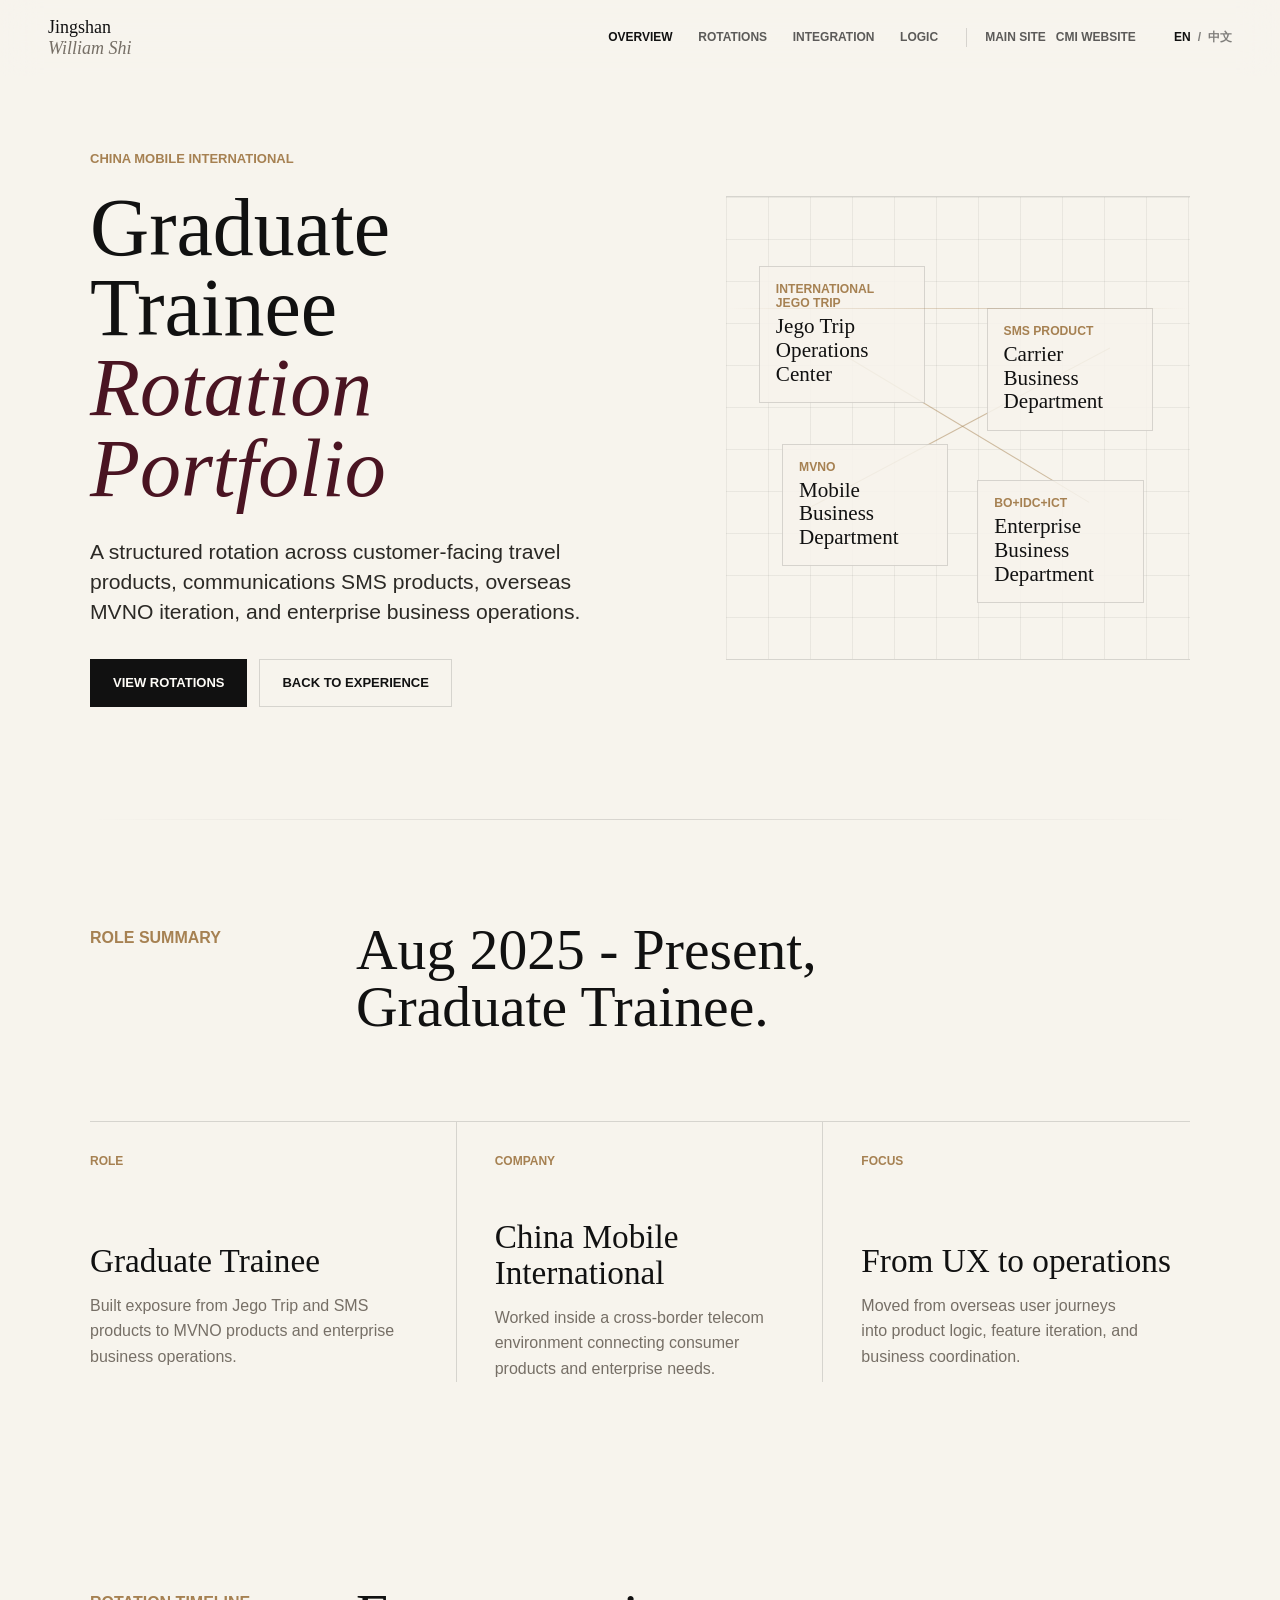
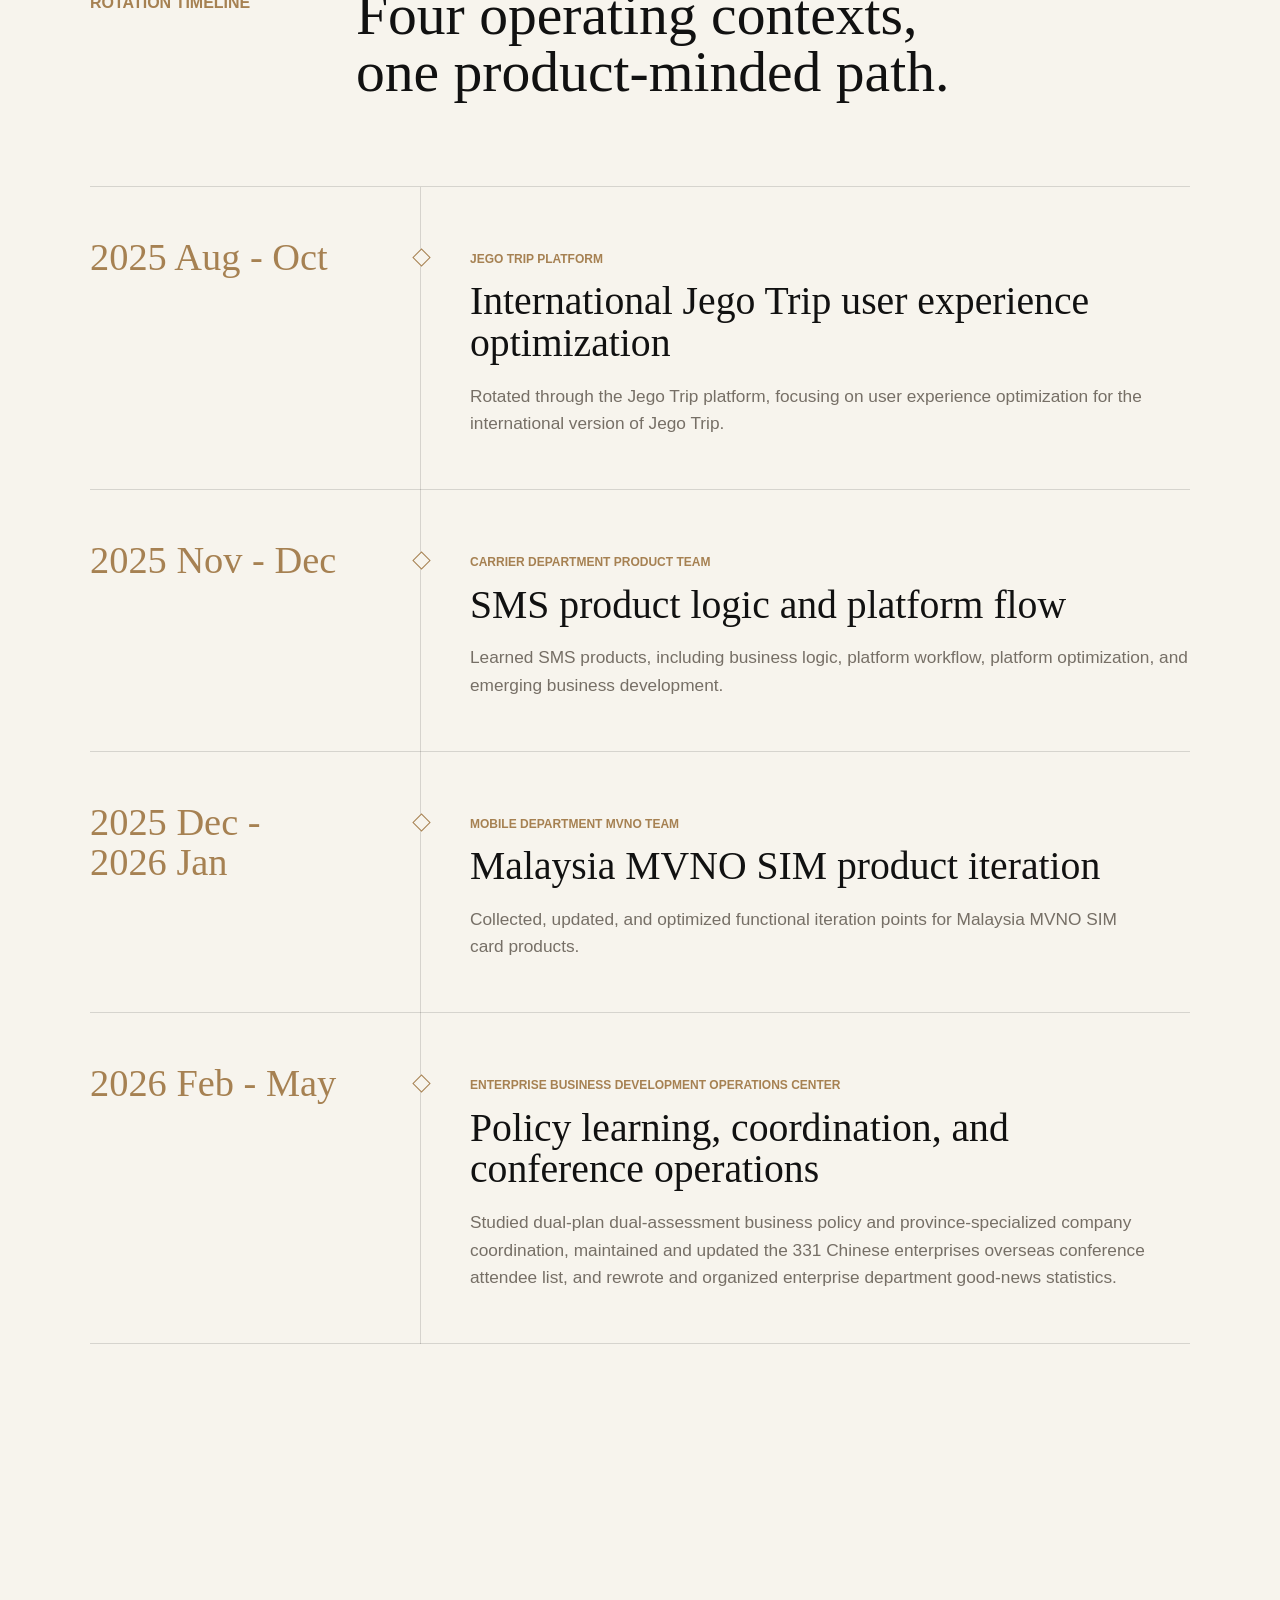
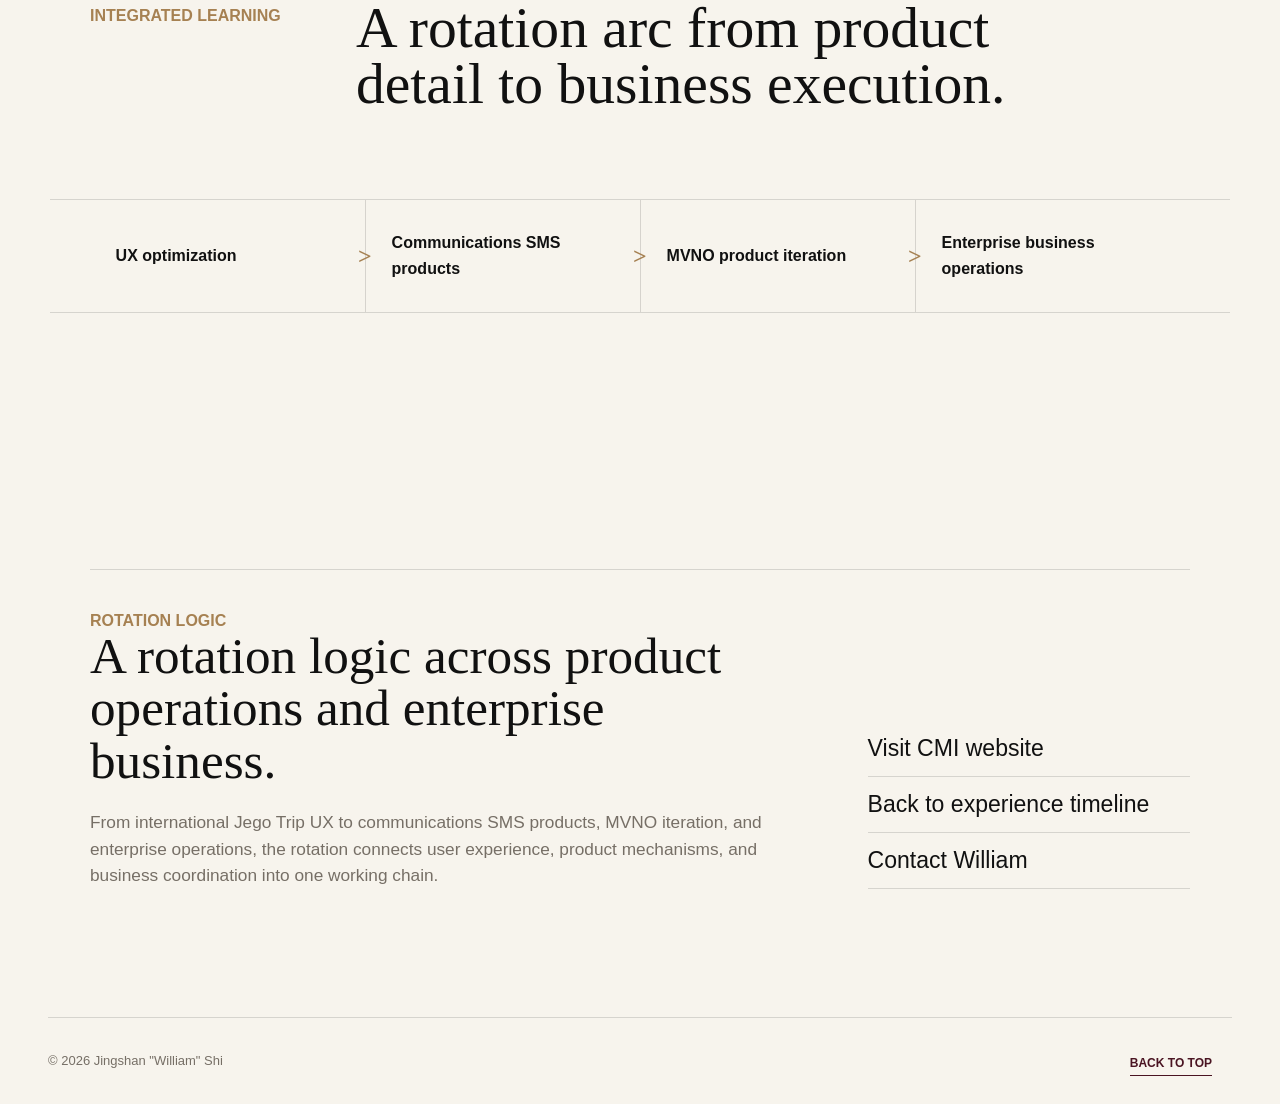
==== experience-cmi.html @ cb0aecab "Initialize personal site" ====
<!doctype html>
<html lang="en">
  <head>
    <meta charset="utf-8">
    <meta name="viewport" content="width=device-width, initial-scale=1">
    <title>China Mobile International | Jingshan William Shi</title>
    <meta name="description" content="China Mobile International graduate trainee rotations by Jingshan William Shi, covering Jego Trip UX, communications SMS products, MVNO iteration, and enterprise business operations.">
    <meta property="og:title" content="China Mobile International | Jingshan William Shi">
    <meta property="og:description" content="Graduate trainee rotation details across Jego Trip, carrier products, MVNO, and enterprise business operations.">
    <meta property="og:type" content="website">
    <meta property="og:image" content="assets/portrait-secondary.jpeg">
    <meta name="color-scheme" content="light dark">
    <meta name="theme-color" media="(prefers-color-scheme: light)" content="#f7f4ed">
    <meta name="theme-color" media="(prefers-color-scheme: dark)" content="#12100d">
    <link rel="icon" href="data:,">
    <link rel="stylesheet" href="styles.css">
  </head>
  <body data-page="cmi-detail">
    <header class="site-header" data-header>
      <a class="wordmark" href="index.html#top" data-i18n-aria="labels.home">
        <span data-i18n="wordmark.0">Jingshan</span>
        <span data-i18n="wordmark.1">William Shi</span>
      </a>
      <nav class="site-nav" aria-label="Experience page navigation" data-i18n-aria="labels.nav">
        <a href="#overview" data-i18n="nav.0">Overview</a>
        <a href="#rotations" data-i18n="nav.1">Rotations</a>
        <a href="#integration" data-i18n="nav.2">Integration</a>
        <a href="#resources" data-i18n="nav.3">Logic</a>
      </nav>
      <div class="header-contact" data-i18n-aria="labels.quickLinks">
        <a href="index.html#experience" data-i18n="links.mainSite">Main site</a>
        <a href="https://www.cmi.chinamobile.com/" target="_blank" rel="noreferrer" data-i18n="links.company">CMI website</a>
      </div>
      <div class="language-switch" role="group" aria-label="Language" data-i18n-aria="labels.language">
        <button type="button" data-lang-toggle="en" aria-pressed="true">EN</button>
        <span aria-hidden="true">/</span>
        <button type="button" data-lang-toggle="zh" aria-pressed="false">中文</button>
      </div>
    </header>

    <main id="top" class="cmi-page">
      <section class="cmi-hero" id="overview" aria-labelledby="cmi-title">
        <div class="cmi-hero-copy reveal">
          <p class="eyebrow" data-i18n="hero.eyebrow">China Mobile International</p>
          <h1 id="cmi-title" data-i18n-html="hero.title">Graduate Trainee<br><span>Rotation Portfolio</span></h1>
          <p class="cmi-hero-lede" data-i18n="hero.lede">
            A structured rotation across customer-facing travel products, communications SMS products,
            overseas MVNO iteration, and enterprise business operations.
          </p>
          <div class="cmi-hero-actions">
            <a class="button primary" href="#rotations" data-i18n="hero.primaryAction">View rotations</a>
            <a class="button ghost" href="index.html#experience" data-i18n="hero.secondaryAction">Back to experience</a>
          </div>
        </div>

        <div class="cmi-signal-board reveal" aria-hidden="true">
          <div class="signal-axis signal-axis-one"></div>
          <div class="signal-axis signal-axis-two"></div>
          <div class="signal-node signal-node-one">
            <span data-i18n="signal.0.title">International Jego Trip</span>
            <small data-i18n="signal.0.body">Jego Trip Operations Center</small>
          </div>
          <div class="signal-node signal-node-two">
            <span data-i18n="signal.1.title">SMS Product</span>
            <small data-i18n="signal.1.body">Carrier Business Department</small>
          </div>
          <div class="signal-node signal-node-three">
            <span data-i18n="signal.2.title">MVNO</span>
            <small data-i18n="signal.2.body">Mobile Business Department</small>
          </div>
          <div class="signal-node signal-node-four">
            <span data-i18n="signal.3.title">BO+IDC+ICT</span>
            <small data-i18n="signal.3.body">Enterprise Business Department</small>
          </div>
        </div>
      </section>

      <section class="section cmi-role-summary">
        <div class="section-heading">
          <div class="section-kicker" data-i18n="summary.kicker">Role Summary</div>
          <h2 data-i18n="summary.heading">Aug 2025 - Present, Graduate Trainee.</h2>
        </div>
        <div class="cmi-summary-grid">
          <article class="cmi-summary-card reveal">
            <span data-i18n="summary.cards.0.label">Role</span>
            <h3 data-i18n="summary.cards.0.title">Graduate Trainee</h3>
            <p data-i18n="summary.cards.0.body">Built exposure from Jego Trip and SMS products to MVNO products and enterprise business operations.</p>
          </article>
          <article class="cmi-summary-card reveal">
            <span data-i18n="summary.cards.1.label">Company</span>
            <h3 data-i18n="summary.cards.1.title">China Mobile International</h3>
            <p data-i18n="summary.cards.1.body">Worked inside a cross-border telecom environment connecting consumer products and enterprise needs.</p>
          </article>
          <article class="cmi-summary-card reveal">
            <span data-i18n="summary.cards.2.label">Focus</span>
            <h3 data-i18n="summary.cards.2.title">From UX to operations</h3>
            <p data-i18n="summary.cards.2.body">Moved from overseas user journeys into product logic, feature iteration, and business coordination.</p>
          </article>
        </div>
      </section>

      <section class="section cmi-rotations" id="rotations">
        <div class="section-heading">
          <div class="section-kicker" data-i18n="rotationsKicker">Rotation Timeline</div>
          <h2 data-i18n="rotationsHeading">Four operating contexts, one product-minded path.</h2>
        </div>
        <div class="rotation-timeline" aria-label="CMI rotation timeline" data-i18n-aria="labels.rotationTimeline">
          <article class="rotation-card reveal">
            <time datetime="2025-08" data-i18n="rotations.0.time">2025 Aug - Oct</time>
            <div>
              <p class="rotation-team" data-i18n="rotations.0.team">Jego Trip Platform</p>
              <h3 data-i18n="rotations.0.title">International Jego Trip user experience optimization</h3>
              <p data-i18n="rotations.0.body">Rotated through the Jego Trip platform, focusing on user experience optimization for the international version of Jego Trip.</p>
            </div>
          </article>
          <article class="rotation-card reveal">
            <time datetime="2025-11" data-i18n="rotations.1.time">2025 Nov - Dec</time>
            <div>
              <p class="rotation-team" data-i18n="rotations.1.team">Carrier Department Product Team</p>
              <h3 data-i18n="rotations.1.title">SMS product logic and platform flow</h3>
              <p data-i18n="rotations.1.body">Learned SMS products, including business logic, platform workflow, platform optimization, and emerging business development.</p>
            </div>
          </article>
          <article class="rotation-card reveal">
            <time datetime="2025-12" data-i18n="rotations.2.time">2025 Dec - 2026 Jan</time>
            <div>
              <p class="rotation-team" data-i18n="rotations.2.team">Mobile Department MVNO Team</p>
              <h3 data-i18n="rotations.2.title">Malaysia MVNO SIM product iteration</h3>
              <p data-i18n="rotations.2.body">Collected, updated, and optimized functional iteration points for Malaysia MVNO SIM card products.</p>
            </div>
          </article>
          <article class="rotation-card reveal">
            <time datetime="2026-02" data-i18n="rotations.3.time">2026 Feb - May</time>
            <div>
              <p class="rotation-team" data-i18n="rotations.3.team">Enterprise Business Development Operations Center</p>
              <h3 data-i18n="rotations.3.title">Policy learning, coordination, and conference operations</h3>
              <p data-i18n="rotations.3.body">Studied dual-plan dual-assessment business policy, province-specialized company coordination, 331 Chinese enterprises overseas conference attendee list maintenance, and enterprise department good-news statistics rewriting and organization.</p>
            </div>
          </article>
        </div>
      </section>

      <section class="section cmi-integration" id="integration">
        <div class="section-heading">
          <div class="section-kicker" data-i18n="integration.kicker">Integrated Learning</div>
          <h2 data-i18n="integration.heading">A rotation arc from product detail to business execution.</h2>
        </div>
        <div class="cmi-flow reveal" aria-label="CMI rotation learning flow" data-i18n-aria="labels.learningFlow">
          <span data-i18n="integration.flow.0">UX optimization</span>
          <span data-i18n="integration.flow.1">Communications SMS products</span>
          <span data-i18n="integration.flow.2">MVNO product iteration</span>
          <span data-i18n="integration.flow.3">Enterprise business operations</span>
        </div>
      </section>

      <section class="section cmi-resources" id="resources">
        <div class="cmi-resource-inner reveal">
          <div>
            <div class="section-kicker" data-i18n="resources.kicker">Rotation Logic</div>
            <h2 data-i18n="resources.heading">A rotation logic across product operations and enterprise business.</h2>
            <p class="cmi-resource-summary" data-i18n="resources.summary">
              From international Jego Trip UX to communications SMS products, MVNO iteration,
              and enterprise operations, the rotation connects user experience, product mechanisms,
              and business coordination into one working chain.
            </p>
          </div>
          <div class="cmi-resource-links">
            <a href="https://www.cmi.chinamobile.com/" target="_blank" rel="noreferrer" data-i18n="resources.links.0">Visit CMI website</a>
            <a href="index.html#experience" data-i18n="resources.links.1">Back to experience timeline</a>
            <a href="index.html#contact" data-i18n="resources.links.2">Contact William</a>
          </div>
        </div>
      </section>
    </main>

    <footer class="site-footer">
      <p data-i18n="footer.copyright">© 2026 Jingshan "William" Shi</p>
      <a href="#top" data-i18n="footer.top">Back to top</a>
    </footer>

    <script src="experience-cmi.js"></script>
  </body>
</html>
---- styles.css ----
:root {
  color-scheme: light;
  --paper: #f7f4ed;
  --paper-deep: #ebe5d9;
  --ink: #111111;
  --ink-soft: #2b2925;
  --muted: #766f66;
  --line: rgba(17, 17, 17, 0.14);
  --gold: #a68152;
  --wine: #4a1422;
  --white: #fffdf8;
  --header-bg: rgba(247, 244, 237, 0.68);
  --header-solid: rgba(247, 244, 237, 0.92);
  --nav-muted: rgba(17, 17, 17, 0.68);
  --nav-subtle: rgba(17, 17, 17, 0.52);
  --primary-button-bg: #111111;
  --primary-button-text: #fffdf8;
  --inverse-bg: #111111;
  --inverse-text: #fffdf8;
  --inverse-muted: rgba(255, 253, 248, 0.68);
  --inverse-line: rgba(255, 253, 248, 0.36);
  --media-credit-bg: rgba(17, 17, 17, 0.54);
  --media-credit-text: rgba(255, 253, 248, 0.78);
  --image-shadow: rgba(17, 17, 17, 0.18);
  --modal-backdrop: rgba(17, 17, 17, 0.44);
  --selection-bg: var(--wine);
  --selection-text: var(--white);
  --max: 1180px;
  --header-height: 76px;
}

@media (prefers-color-scheme: dark) {
  :root {
    color-scheme: dark;
    --paper: #12100d;
    --paper-deep: #1c1813;
    --ink: #f4efe5;
    --ink-soft: #ddd4c6;
    --muted: #aaa092;
    --line: rgba(255, 248, 238, 0.15);
    --gold: #c7a46d;
    --wine: #e0b2be;
    --white: #fff8ee;
    --header-bg: rgba(18, 16, 13, 0.7);
    --header-solid: rgba(18, 16, 13, 0.94);
    --nav-muted: rgba(244, 239, 229, 0.68);
    --nav-subtle: rgba(244, 239, 229, 0.52);
    --primary-button-bg: #f4efe5;
    --primary-button-text: #12100d;
    --inverse-bg: #090806;
    --inverse-text: #fff8ee;
    --inverse-muted: rgba(255, 248, 238, 0.68);
    --inverse-line: rgba(255, 248, 238, 0.32);
    --media-credit-bg: rgba(9, 8, 6, 0.58);
    --media-credit-text: rgba(255, 248, 238, 0.8);
    --image-shadow: rgba(0, 0, 0, 0.42);
    --modal-backdrop: rgba(0, 0, 0, 0.62);
    --selection-bg: #c7a46d;
    --selection-text: #12100d;
  }
}

* {
  box-sizing: border-box;
}

html {
  scroll-behavior: smooth;
}

body {
  margin: 0;
  background: var(--paper);
  color: var(--ink);
  font-family: -apple-system, BlinkMacSystemFont, "SF Pro Display", "Helvetica Neue", Arial, sans-serif;
  font-size: 16px;
  line-height: 1.6;
  overflow-x: hidden;
  text-wrap: pretty;
  text-rendering: optimizeLegibility;
}

body::selection {
  background: var(--selection-bg);
  color: var(--selection-text);
}

body.modal-open {
  overflow: hidden;
}

a {
  color: inherit;
  text-decoration: none;
}

img {
  display: block;
  max-width: 100%;
}

.site-header {
  align-items: center;
  backdrop-filter: blur(18px);
  background: var(--header-bg);
  border-bottom: 1px solid transparent;
  display: flex;
  gap: clamp(18px, 2.2vw, 30px);
  height: var(--header-height);
  justify-content: flex-start;
  left: 0;
  padding: 0 clamp(18px, 4vw, 48px);
  position: fixed;
  right: 0;
  top: 0;
  transition: background 220ms ease, border-color 220ms ease;
  z-index: 20;
}

.site-header.is-scrolled {
  background: var(--header-solid);
  border-color: var(--line);
}

.wordmark {
  display: grid;
  flex: 0 0 auto;
  font-family: Georgia, "Times New Roman", serif;
  font-size: 18px;
  line-height: 1.12;
  min-width: 150px;
  row-gap: 1px;
}

.wordmark span:last-child {
  color: var(--muted);
  font-family: inherit;
  font-style: italic;
}

.site-nav {
  align-items: center;
  display: flex;
  gap: clamp(14px, 2vw, 26px);
  font-size: 12px;
  font-weight: 650;
  letter-spacing: 0;
  margin-left: auto;
  text-transform: uppercase;
}

.site-nav a {
  color: var(--nav-muted);
  transition: color 180ms ease;
}

.site-nav a:hover,
.site-nav a.is-active {
  color: var(--ink);
}

.language-switch {
  align-items: center;
  color: var(--nav-subtle);
  display: inline-flex;
  flex: 0 0 auto;
  font-size: 12px;
  font-weight: 700;
  gap: 7px;
  letter-spacing: 0;
  margin-left: clamp(2px, 0.8vw, 10px);
  text-transform: uppercase;
}

.language-switch button {
  appearance: none;
  background: transparent;
  border: 0;
  color: var(--nav-subtle);
  cursor: pointer;
  font: inherit;
  padding: 0;
  text-transform: inherit;
  transition: color 180ms ease;
}

.language-switch button:hover,
.language-switch button[aria-pressed="true"] {
  color: var(--ink);
}

.header-contact {
  align-items: center;
  border-left: 1px solid var(--line);
  display: inline-flex;
  flex: 0 0 auto;
  gap: 10px;
  padding-left: clamp(10px, 1.4vw, 18px);
}

.header-contact a,
.header-contact button {
  appearance: none;
  background: transparent;
  border: 0;
  color: var(--nav-muted);
  cursor: pointer;
  font: inherit;
  font-size: 12px;
  font-weight: 700;
  letter-spacing: 0;
  padding: 0;
  text-transform: uppercase;
  transition: color 180ms ease;
}

.header-contact a:hover,
.header-contact button:hover {
  color: var(--ink);
}

.hero {
  align-items: stretch;
  display: grid;
  grid-template-columns: minmax(0, 1.28fr) minmax(320px, 0.72fr);
  min-height: min(100svh, 820px);
  position: relative;
}

.hero-copy {
  align-content: center;
  display: grid;
  padding: calc(var(--header-height) + 28px) clamp(22px, 7vw, 112px) 56px;
}

.eyebrow,
.project-type {
  color: var(--gold);
  font-size: 13px;
  font-weight: 760;
  letter-spacing: 0;
  margin: 0 0 18px;
  text-transform: uppercase;
}

.section-kicker {
  color: var(--gold);
  font-size: clamp(14px, 1.25vw, 18px);
  font-weight: 800;
  letter-spacing: 0;
  line-height: 1.15;
  margin: 0;
  text-transform: uppercase;
}

.hero h1 {
  font-family: Georgia, "Times New Roman", serif;
  font-size: clamp(52px, 6.75vw, 104px);
  font-weight: 400;
  letter-spacing: 0;
  line-height: 0.98;
  margin: 0;
  max-width: 640px;
  text-wrap: balance;
}

.hero h1 span {
  color: var(--wine);
  display: block;
  font-style: italic;
  margin-top: 0.04em;
}

.hero-lede {
  color: var(--ink-soft);
  font-size: clamp(17px, 1.75vw, 23px);
  line-height: 1.35;
  margin: 28px 0 0;
  max-width: 620px;
  text-wrap: pretty;
}

.hero-actions {
  display: flex;
  flex-wrap: wrap;
  gap: 12px;
  margin-top: 30px;
}

.button {
  align-items: center;
  border: 1px solid var(--line);
  display: inline-flex;
  font-size: 13px;
  font-weight: 700;
  justify-content: center;
  letter-spacing: 0;
  min-height: 48px;
  padding: 0 22px;
  text-transform: uppercase;
  transition: background 180ms ease, border-color 180ms ease, color 180ms ease, transform 180ms ease;
}

.button:hover {
  transform: translateY(-2px);
}

.button.primary {
  background: var(--primary-button-bg);
  border-color: var(--primary-button-bg);
  color: var(--primary-button-text);
}

.button.ghost {
  background: transparent;
}

.button.dark {
  border-color: var(--inverse-line);
  color: var(--inverse-text);
}

.hero-media {
  background: transparent;
  min-height: min(100svh, 820px);
  overflow: hidden;
  position: relative;
}

.hero-media::after {
  background: linear-gradient(180deg, rgba(17, 17, 17, 0), rgba(17, 17, 17, 0.08));
  content: "";
  inset: 0;
  pointer-events: none;
  position: absolute;
}

.hero-media img {
  height: 100%;
  object-fit: cover;
  object-position: center 14px;
  width: 100%;
}

.hero-note {
  bottom: 26px;
  color: var(--muted);
  font-size: 13px;
  left: clamp(22px, 7vw, 112px);
  margin: 0;
  position: absolute;
}

body[data-lang="zh"] {
  font-family: -apple-system, BlinkMacSystemFont, "PingFang SC", "Hiragino Sans GB", "Microsoft YaHei", "Helvetica Neue", Arial, sans-serif;
}

body[data-lang="zh"] .hero h1,
body[data-lang="zh"] .cmi-hero h1,
body[data-lang="zh"] .section-heading h2,
body[data-lang="zh"] .intro h2,
body[data-lang="zh"] .split-copy h2,
body[data-lang="zh"] .contact h2,
body[data-lang="zh"] .group-title,
body[data-lang="zh"] .project-copy h3,
body[data-lang="zh"] .education-item h3,
body[data-lang="zh"] .cmi-summary-card h3,
body[data-lang="zh"] .rotation-card h3,
body[data-lang="zh"] .cmi-resource-inner h2 {
  font-family: Georgia, "Songti SC", "STSong", "Noto Serif CJK SC", serif;
}

body[data-lang="zh"] .site-nav,
body[data-lang="zh"] .header-contact a,
body[data-lang="zh"] .header-contact button,
body[data-lang="zh"] .button,
body[data-lang="zh"] .project-copy a,
body[data-lang="zh"] .timeline-item a,
body[data-lang="zh"] .cmi-resource-links a,
body[data-lang="zh"] .site-footer a,
body[data-lang="zh"] .section-kicker,
body[data-lang="zh"] .project-type,
body[data-lang="zh"] .quote-credit,
body[data-lang="zh"] .timeline-item time span,
body[data-lang="zh"] .education-location,
body[data-lang="zh"] .education-item time span,
body[data-lang="zh"] .rotation-team,
body[data-lang="zh"] .cmi-summary-card span,
body[data-lang="zh"] .signal-node span {
  text-transform: none;
}

body[data-lang="zh"] .hero h1 {
  font-size: clamp(46px, 5.8vw, 88px);
  line-height: 1.04;
  max-width: 560px;
}

body[data-lang="zh"] .cmi-hero h1 {
  font-size: clamp(46px, 5.7vw, 86px);
  line-height: 1.08;
}

body[data-lang="zh"] .hero h1 span {
  margin-top: 0.01em;
}

body[data-lang="zh"] .hero-lede {
  font-size: clamp(16px, 1.55vw, 20px);
  max-width: 560px;
}

body[data-lang="zh"] .section-heading h2,
body[data-lang="zh"] .intro h2,
body[data-lang="zh"] .split-copy h2,
body[data-lang="zh"] .photo-heading h2,
body[data-lang="zh"] .contact h2 {
  font-size: clamp(32px, 3.7vw, 54px);
  line-height: 1.12;
  text-wrap: pretty;
  word-break: keep-all;
}

body[data-lang="zh"] .experience-section .section-heading h2,
body[data-lang="zh"] .contact h2 {
  font-size: clamp(30px, 3.05vw, 46px);
  line-height: 1.22;
  max-width: 780px;
  text-wrap: balance;
}

body[data-lang="zh"] .contact h2 {
  max-width: 620px;
}

body[data-lang="zh"] .cmi-resource-inner h2 {
  font-size: clamp(26px, 2.75vw, 38px);
  line-height: 1.22;
  max-width: 620px;
}

body[data-lang="zh"] .project-copy h3 {
  font-size: clamp(24px, 2.55vw, 36px);
  line-height: 1.14;
}

body[data-lang="zh"] .education-item h3 {
  font-size: clamp(28px, 3vw, 42px);
  line-height: 1.12;
}

body[data-lang="zh"] .group-title {
  font-size: clamp(26px, 2.65vw, 36px);
}

body[data-lang="zh"] .button,
body[data-lang="zh"] .project-copy a,
body[data-lang="zh"] .timeline-item a,
body[data-lang="zh"] .site-footer a {
  font-size: 13px;
}

body[data-lang="zh"] .section-kicker,
body[data-lang="zh"] .project-type {
  font-size: clamp(15px, 1.3vw, 19px);
  line-height: 1.2;
}

body[data-lang="zh"] .photo-meta {
  text-transform: none;
}

body[data-lang="zh"] .project-type {
  font-size: 14px;
}

body[data-lang="zh"] .section-heading {
  grid-template-columns: 220px minmax(0, 1fr);
}

body[data-lang="zh"] .hero-lede,
body[data-lang="zh"] .intro-copy,
body[data-lang="zh"] .project-copy p,
body[data-lang="zh"] .education-item p,
body[data-lang="zh"] .split-copy p,
body[data-lang="zh"] .photo-heading p,
body[data-lang="zh"] .cmi-hero-lede,
body[data-lang="zh"] .cmi-summary-card p,
body[data-lang="zh"] .rotation-card p,
body[data-lang="zh"] .cmi-integration-copy {
  letter-spacing: 0;
  line-height: 1.68;
}

.section {
  margin: 0 auto;
  max-width: var(--max);
  padding: clamp(76px, 10vw, 128px) clamp(22px, 4vw, 40px);
  scroll-margin-top: calc(var(--header-height) + 28px);
}

.section-heading {
  display: grid;
  gap: 26px;
  grid-template-columns: 240px minmax(0, 1fr);
  margin-bottom: clamp(44px, 8vw, 86px);
}

.section-heading .section-kicker {
  padding-top: 7px;
}

.section-heading h2,
.intro h2,
.split-copy h2,
.photo-heading h2,
.contact h2 {
  font-family: Georgia, "Times New Roman", serif;
  font-size: clamp(38px, 4.5vw, 64px);
  font-weight: 400;
  letter-spacing: 0;
  line-height: 0.98;
  margin: 0;
  text-wrap: balance;
}

.intro-grid {
  border-top: 1px solid var(--line);
  display: grid;
  gap: clamp(36px, 7vw, 96px);
  grid-template-columns: minmax(260px, 0.85fr) minmax(0, 1.15fr);
  padding-top: 42px;
}

.quote-credit {
  color: var(--muted);
  font-size: 13px;
  font-weight: 700;
  letter-spacing: 0;
  margin: 18px 0 0;
  text-transform: uppercase;
}

.intro-copy {
  color: var(--ink-soft);
  display: grid;
  font-size: 17px;
  gap: 22px;
}

.intro-copy p {
  margin: 0;
  text-wrap: pretty;
}

.highlights {
  border-top: 1px solid var(--line);
  display: grid;
  gap: 0;
  grid-template-columns: repeat(4, minmax(0, 1fr));
  margin-top: clamp(56px, 8vw, 96px);
}

.highlight {
  border-right: 1px solid var(--line);
  min-height: 280px;
  padding: 32px clamp(24px, 3vw, 40px) 0;
}

.highlight:first-child {
  padding-left: 0;
}

.highlight:last-child {
  border-right: 0;
  padding-right: 0;
}

.highlight span {
  color: var(--gold);
  display: block;
  font-family: Georgia, "Times New Roman", serif;
  font-size: 34px;
  margin-bottom: 42px;
}

.highlight h3 {
  font-size: 18px;
  margin: 0 0 12px;
}

.highlight p {
  color: var(--muted);
  font-size: 14px;
  margin: 0;
  text-wrap: pretty;
}

.projects-section {
  max-width: none;
  padding-bottom: clamp(48px, 6vw, 80px);
  padding-left: 0;
  padding-right: 0;
}

.projects-section > .section-heading,
.project-group {
  margin-left: auto;
  margin-right: auto;
  max-width: var(--max);
  padding-left: clamp(22px, 4vw, 40px);
  padding-right: clamp(22px, 4vw, 40px);
}

.project-group {
  margin-bottom: clamp(82px, 9vw, 124px);
}

.group-title {
  color: var(--ink);
  font-family: Georgia, "Times New Roman", serif;
  font-size: clamp(28px, 3vw, 40px);
  font-weight: 400;
  line-height: 1;
  margin-bottom: clamp(24px, 3vw, 38px);
}

.project {
  align-items: center;
  display: grid;
  gap: clamp(24px, 4vw, 56px);
  grid-template-columns: minmax(0, 0.78fr) minmax(320px, 0.72fr);
  padding: clamp(28px, 4vw, 44px) 0;
}

.project + .project {
  border-top: 1px solid var(--line);
}

.project-media {
  align-self: stretch;
  background: transparent;
  aspect-ratio: 16 / 10;
  overflow: hidden;
}

.project-media img {
  height: 100%;
  object-fit: contain;
  width: 100%;
}

.phone-media {
  align-items: center;
  background: transparent;
  display: grid;
}

.phone-media img {
  filter: drop-shadow(0 22px 26px var(--image-shadow));
  height: 100%;
  object-fit: contain;
  padding: clamp(22px, 4vw, 52px);
  width: 100%;
}

.project-list {
  display: grid;
}

.project-copy {
  align-self: center;
}

.project-copy h3 {
  font-family: Georgia, "Times New Roman", serif;
  font-size: clamp(26px, 3.1vw, 42px);
  font-weight: 400;
  letter-spacing: 0;
  line-height: 1.05;
  margin: 0 0 18px;
}

.project-copy p {
  color: var(--muted);
  margin: 0 0 22px;
  max-width: 560px;
  text-wrap: pretty;
}

.project-copy a,
.timeline-item a,
.site-footer a {
  background-image: linear-gradient(currentColor, currentColor);
  background-position: 0 100%;
  background-repeat: no-repeat;
  background-size: 100% 1px;
  color: var(--wine);
  display: inline-block;
  font-size: 12px;
  font-weight: 760;
  letter-spacing: 0;
  margin: 8px 20px 0 0;
  padding-bottom: 3px;
  text-transform: uppercase;
  transition: background-size 180ms ease, color 180ms ease;
}

.project-copy a:hover,
.timeline-item a:hover,
.site-footer a:hover {
  background-size: 0 1px;
}

.analytics {
  align-items: center;
  grid-template-columns: minmax(0, 0.95fr) minmax(300px, 0.52fr);
}

.analytics-media {
  display: grid;
  gap: 12px;
  grid-template-columns: repeat(2, minmax(0, 1fr));
  min-width: 0;
}

.analytics .project-media {
  aspect-ratio: 4 / 3;
  background: transparent;
}

.analytics .project-media img {
  object-fit: contain;
  padding: clamp(8px, 1.1vw, 14px);
}

.education-section {
  padding-top: clamp(56px, 8vw, 96px);
}

.education-grid {
  border-top: 1px solid var(--line);
  display: grid;
  grid-template-columns: repeat(2, minmax(0, 1fr));
}

.education-item {
  border-right: 1px solid var(--line);
  display: grid;
  gap: clamp(26px, 4vw, 56px);
  grid-template-rows: auto 1fr;
  min-height: 360px;
  padding: clamp(30px, 4vw, 46px) clamp(26px, 4vw, 52px) 0;
}

.education-item:first-child {
  padding-left: 0;
}

.education-item:last-child {
  border-right: 0;
  padding-right: 0;
}

.education-item time {
  color: var(--gold);
  font-family: Georgia, "Times New Roman", serif;
  font-size: clamp(34px, 4vw, 56px);
  line-height: 0.98;
}

.education-item time span {
  color: var(--muted);
  display: block;
  font-family: -apple-system, BlinkMacSystemFont, "SF Pro Display", "Helvetica Neue", Arial, sans-serif;
  font-size: 12px;
  font-weight: 760;
  letter-spacing: 0;
  margin-top: 10px;
  text-transform: uppercase;
}

.education-item div {
  align-self: end;
}

.education-location {
  color: var(--gold);
  font-size: 12px;
  font-weight: 780;
  letter-spacing: 0;
  margin: 0 0 18px;
  text-transform: uppercase;
}

.education-item h3 {
  font-family: Georgia, "Times New Roman", serif;
  font-size: clamp(30px, 3.4vw, 48px);
  font-weight: 400;
  line-height: 1.02;
  margin: 0 0 16px;
  text-wrap: balance;
}

.education-item p:not(.education-location) {
  color: var(--muted);
  font-size: clamp(16px, 1.35vw, 19px);
  margin: 0;
  max-width: 520px;
  text-wrap: pretty;
}

.experience-section {
  padding-top: clamp(56px, 8vw, 96px);
}

.timeline {
  border-top: 1px solid var(--line);
}

.timeline-item {
  border-bottom: 1px solid var(--line);
  display: grid;
  gap: 30px;
  grid-template-columns: minmax(250px, 0.38fr) minmax(0, 1fr);
  padding: 32px 0;
}

.timeline-item time {
  color: var(--gold);
  font-family: Georgia, "Times New Roman", serif;
  font-size: clamp(30px, 3.5vw, 48px);
  line-height: 1.02;
  white-space: nowrap;
}

.timeline-item time.range {
  font-size: clamp(26px, 3vw, 42px);
}

.timeline-item time span {
  color: var(--muted);
  display: block;
  font-family: -apple-system, BlinkMacSystemFont, "SF Pro Display", "Helvetica Neue", Arial, sans-serif;
  font-size: 12px;
  font-weight: 760;
  letter-spacing: 0;
  margin-top: 9px;
  text-transform: uppercase;
}

.timeline-item h3 {
  font-size: clamp(24px, 2.7vw, 36px);
  font-weight: 540;
  letter-spacing: 0;
  margin: 0 0 6px;
}

.timeline-item p {
  color: var(--muted);
  margin: 0;
}

.editorial-split {
  background: var(--inverse-bg);
  color: var(--inverse-text);
  display: grid;
  gap: 0;
  grid-template-columns: minmax(0, 1fr) minmax(320px, 0.82fr);
  margin: 0;
  max-width: none;
  padding: 0;
}

.split-media {
  min-height: 560px;
  overflow: hidden;
  position: relative;
}

.split-media img {
  height: 100%;
  object-fit: cover;
  object-position: center 42%;
  width: 100%;
}

.media-credit {
  background: var(--media-credit-bg);
  bottom: 14px;
  color: var(--media-credit-text);
  font-size: 10px;
  left: 14px;
  letter-spacing: 0;
  padding: 4px 7px;
  position: absolute;
}

.split-copy {
  align-content: center;
  display: grid;
  padding: clamp(42px, 7vw, 96px);
}

.split-copy p {
  color: var(--inverse-muted);
  font-size: 18px;
  margin: 26px 0 30px;
  max-width: 520px;
}

.split-copy .button {
  justify-self: start;
  min-width: 132px;
}

.photography-section {
  max-width: none;
}

.photography-section .section-heading {
  grid-template-columns: 1fr;
  margin-left: auto;
  margin-right: auto;
  max-width: var(--max);
}

.photo-heading {
  margin-bottom: clamp(32px, 5vw, 64px);
}

.photo-heading h2 {
  max-width: 1020px;
  text-wrap: pretty;
}

body[data-lang="zh"] .photo-heading h2 {
  max-width: 760px;
}

.photo-heading p {
  color: var(--muted);
  font-size: clamp(16px, 1.35vw, 20px);
  line-height: 1.45;
  margin: 18px 0 0;
  max-width: 720px;
}

.photo-meta {
  border-top: 1px solid var(--line);
  color: var(--muted);
  display: flex;
  flex-wrap: wrap;
  gap: 10px 24px;
  font-size: 12px;
  font-weight: 720;
  letter-spacing: 0;
  margin-top: 26px;
  max-width: 680px;
  padding-top: 14px;
  text-transform: uppercase;
}

.photo-gallery {
  column-count: 3;
  column-gap: clamp(10px, 1.4vw, 18px);
  margin: 0 auto;
  max-width: 1500px;
  padding: 0 clamp(18px, 3vw, 36px);
}

.photo-item {
  break-inside: avoid;
  margin: 0 0 clamp(10px, 1.4vw, 18px);
  overflow: hidden;
  position: relative;
}

.photo-item img {
  height: auto;
  object-fit: contain;
  object-position: center;
  opacity: 1;
  transform: none;
  width: 100%;
}

.photo-panorama {
  column-span: all;
  margin-bottom: clamp(10px, 1.4vw, 18px);
}

.photo-panorama img {
  aspect-ratio: 22 / 8;
  height: auto;
  object-fit: cover;
}

.contact {
  padding-bottom: clamp(84px, 10vw, 132px);
}

.contact-inner {
  border-top: 1px solid var(--line);
  display: grid;
  gap: clamp(40px, 7vw, 88px);
  grid-template-columns: minmax(0, 1fr) minmax(300px, 0.48fr);
  padding-top: 42px;
}

.contact-links {
  align-self: end;
  display: grid;
  gap: 12px;
}

.contact-links a,
.contact-links button {
  appearance: none;
  background: transparent;
  border-bottom: 1px solid var(--line);
  border-left: 0;
  border-right: 0;
  border-top: 0;
  color: var(--ink);
  cursor: pointer;
  font-family: inherit;
  font-size: clamp(20px, 2vw, 28px);
  line-height: 1.35;
  padding: 0 0 12px;
  text-align: left;
  transition: color 180ms ease;
}

.contact-links a:hover,
.contact-links button:hover {
  color: var(--wine);
}

.cmi-page {
  overflow: hidden;
}

.cmi-hero {
  align-items: center;
  display: grid;
  gap: clamp(42px, 7vw, 92px);
  grid-template-columns: minmax(0, 0.92fr) minmax(360px, 0.78fr);
  margin: 0 auto;
  max-width: var(--max);
  min-height: min(94svh, 820px);
  padding: calc(var(--header-height) + 54px) clamp(22px, 4vw, 40px) clamp(56px, 8vw, 94px);
  position: relative;
}

.cmi-hero::after {
  background: linear-gradient(90deg, transparent, var(--line), transparent);
  bottom: 0;
  content: "";
  height: 1px;
  left: clamp(22px, 4vw, 40px);
  position: absolute;
  right: clamp(22px, 4vw, 40px);
}

.cmi-hero-copy {
  display: grid;
}

.cmi-hero h1 {
  font-family: Georgia, "Times New Roman", serif;
  font-size: clamp(52px, 6.4vw, 96px);
  font-weight: 400;
  letter-spacing: 0;
  line-height: 0.98;
  margin: 0;
  max-width: 720px;
  text-wrap: balance;
}

.cmi-hero h1 span {
  color: var(--wine);
  display: block;
  font-style: italic;
}

.cmi-hero-lede {
  color: var(--ink-soft);
  font-size: clamp(17px, 1.65vw, 22px);
  line-height: 1.42;
  margin: 28px 0 0;
  max-width: 660px;
  text-wrap: pretty;
}

.cmi-hero-actions {
  display: flex;
  flex-wrap: wrap;
  gap: 12px;
  margin-top: 32px;
}

.cmi-signal-board {
  aspect-ratio: 1 / 1;
  border-bottom: 1px solid var(--line);
  border-top: 1px solid var(--line);
  min-height: 360px;
  overflow: hidden;
  position: relative;
}

.cmi-signal-board::before {
  background-image:
    linear-gradient(var(--line) 1px, transparent 1px),
    linear-gradient(90deg, var(--line) 1px, transparent 1px);
  background-size: 42px 42px;
  content: "";
  inset: 0;
  opacity: 0.44;
  position: absolute;
}

.cmi-signal-board::after {
  animation: cmiScan 6s ease-in-out infinite;
  background: linear-gradient(90deg, transparent, rgba(166, 129, 82, 0.34), transparent);
  content: "";
  height: 1px;
  left: 0;
  position: absolute;
  right: 0;
  top: 24%;
}

.signal-axis {
  background: var(--gold);
  opacity: 0.5;
  position: absolute;
  transform-origin: center;
}

.signal-axis-one {
  height: 1px;
  left: 13%;
  top: 50%;
  transform: rotate(-28deg);
  width: 74%;
}

.signal-axis-two {
  height: 1px;
  left: 17%;
  top: 49%;
  transform: rotate(31deg);
  width: 66%;
}

.signal-node {
  background: color-mix(in srgb, var(--paper) 86%, transparent);
  border: 1px solid var(--line);
  display: grid;
  gap: 4px;
  padding: 16px;
  position: absolute;
  transition: border-color 180ms ease, transform 180ms ease;
  width: clamp(154px, 13vw, 208px);
}

.signal-node:hover {
  border-color: var(--gold);
  transform: translateY(-3px);
}

.signal-node span {
  color: var(--gold);
  font-size: clamp(11px, 0.95vw, 13px);
  font-weight: 820;
  letter-spacing: 0;
  line-height: 1.15;
  text-transform: uppercase;
  text-wrap: balance;
}

.signal-node small {
  color: var(--ink);
  font-size: clamp(16px, 1.65vw, 22px);
  font-family: Georgia, "Times New Roman", serif;
  line-height: 1.12;
  text-wrap: balance;
}

.signal-node-one {
  left: 7%;
  top: 15%;
}

.signal-node-two {
  right: 8%;
  top: 24%;
}

.signal-node-three {
  bottom: 20%;
  left: 12%;
}

.signal-node-four {
  bottom: 12%;
  right: 10%;
}

.cmi-role-summary {
  padding-top: clamp(64px, 8vw, 104px);
}

.cmi-summary-grid {
  border-top: 1px solid var(--line);
  display: grid;
  grid-template-columns: repeat(3, minmax(0, 1fr));
}

.cmi-summary-card {
  border-right: 1px solid var(--line);
  display: grid;
  min-height: 260px;
  padding: 30px clamp(22px, 3vw, 38px) 0;
}

.cmi-summary-card:first-child {
  padding-left: 0;
}

.cmi-summary-card:last-child {
  border-right: 0;
  padding-right: 0;
}

.cmi-summary-card span,
.rotation-team {
  color: var(--gold);
  font-size: 12px;
  font-weight: 780;
  letter-spacing: 0;
  text-transform: uppercase;
}

.cmi-summary-card h3 {
  align-self: end;
  font-family: Georgia, "Times New Roman", serif;
  font-size: clamp(24px, 2.6vw, 36px);
  font-weight: 400;
  line-height: 1.08;
  margin: 46px 0 14px;
}

.cmi-summary-card p {
  color: var(--muted);
  margin: 0;
  text-wrap: pretty;
}

.cmi-rotations {
  padding-top: clamp(48px, 6vw, 82px);
}

.rotation-timeline {
  border-top: 1px solid var(--line);
  display: grid;
  position: relative;
}

.rotation-timeline::before {
  background: var(--line);
  bottom: 0;
  content: "";
  left: min(31%, 330px);
  position: absolute;
  top: 0;
  width: 1px;
}

.rotation-card {
  border-bottom: 1px solid var(--line);
  display: grid;
  gap: clamp(24px, 4vw, 60px);
  grid-template-columns: minmax(220px, 0.36fr) minmax(0, 1fr);
  padding: clamp(30px, 4vw, 52px) 0;
  position: relative;
}

.rotation-card::before {
  background: var(--paper);
  border: 1px solid var(--gold);
  content: "";
  height: 11px;
  left: min(31%, 330px);
  position: absolute;
  top: clamp(40px, 5vw, 64px);
  transform: translateX(-5px) rotate(45deg);
  width: 11px;
  z-index: 1;
}

.rotation-card time {
  color: var(--gold);
  font-family: Georgia, "Times New Roman", serif;
  font-size: clamp(25px, 3vw, 42px);
  line-height: 1.04;
  max-width: 260px;
}

.rotation-card > div {
  padding-left: clamp(36px, 4vw, 58px);
}

.rotation-card h3 {
  font-family: Georgia, "Times New Roman", serif;
  font-size: clamp(26px, 3.1vw, 43px);
  font-weight: 400;
  line-height: 1.05;
  margin: 10px 0 18px;
  max-width: 760px;
}

.rotation-card p:not(.rotation-team) {
  color: var(--muted);
  font-size: clamp(16px, 1.35vw, 19px);
  margin: 0;
  max-width: 780px;
  text-wrap: pretty;
}

.cmi-integration {
  max-width: none;
  padding-left: 0;
  padding-right: 0;
}

.cmi-integration > .section-heading,
.cmi-flow,
.cmi-integration-copy {
  margin-left: auto;
  margin-right: auto;
  max-width: var(--max);
  padding-left: clamp(22px, 4vw, 40px);
  padding-right: clamp(22px, 4vw, 40px);
}

.cmi-flow {
  border-bottom: 1px solid var(--line);
  border-top: 1px solid var(--line);
  display: grid;
  grid-template-columns: repeat(4, minmax(0, 1fr));
}

.cmi-flow span {
  align-items: center;
  color: var(--ink);
  display: flex;
  font-size: clamp(15px, 1.25vw, 18px);
  font-weight: 680;
  min-height: 112px;
  padding: 24px clamp(18px, 2vw, 28px);
  position: relative;
}

.cmi-flow span + span {
  border-left: 1px solid var(--line);
}

.cmi-flow span + span::before {
  color: var(--gold);
  content: ">";
  font-family: Georgia, "Times New Roman", serif;
  font-size: 24px;
  left: -8px;
  line-height: 1;
  position: absolute;
  top: 50%;
  transform: translateY(-50%);
}

.cmi-integration-copy {
  color: var(--ink-soft);
  font-size: clamp(18px, 1.75vw, 23px);
  line-height: 1.48;
  margin-bottom: 0;
  margin-top: clamp(34px, 5vw, 58px);
  max-width: 980px;
  text-wrap: pretty;
}

.cmi-resources {
  padding-bottom: clamp(80px, 10vw, 132px);
}

.cmi-resource-inner {
  border-top: 1px solid var(--line);
  display: grid;
  gap: clamp(36px, 6vw, 86px);
  grid-template-columns: minmax(0, 1fr) minmax(300px, 0.46fr);
  padding-top: 42px;
}

.cmi-resource-inner h2 {
  font-family: Georgia, "Times New Roman", serif;
  font-size: clamp(34px, 4vw, 58px);
  font-weight: 400;
  line-height: 1.02;
  margin: 0;
  max-width: 760px;
}

.cmi-resource-summary {
  color: var(--muted);
  font-size: clamp(16px, 1.35vw, 19px);
  line-height: 1.55;
  margin: 22px 0 0;
  max-width: 720px;
  text-wrap: pretty;
}

.cmi-resource-links {
  align-self: end;
  display: grid;
  gap: 12px;
}

.cmi-resource-links a {
  border-bottom: 1px solid var(--line);
  color: var(--ink);
  font-size: clamp(18px, 1.8vw, 26px);
  line-height: 1.35;
  padding: 0 0 12px;
  transition: color 180ms ease, padding-left 180ms ease;
}

.cmi-resource-links a:hover {
  color: var(--wine);
  padding-left: 10px;
}

@keyframes cmiScan {
  0%,
  100% {
    top: 21%;
    opacity: 0.18;
  }

  50% {
    top: 74%;
    opacity: 0.62;
  }
}

.wechat-modal[hidden] {
  display: none;
}

.wechat-modal {
  align-items: center;
  display: grid;
  inset: 0;
  justify-items: center;
  padding: 24px;
  position: fixed;
  z-index: 60;
}

.wechat-backdrop {
  background: var(--modal-backdrop);
  inset: 0;
  opacity: 0;
  position: absolute;
  transition: opacity 180ms ease;
}

.wechat-panel {
  background: var(--paper);
  color: var(--ink);
  display: grid;
  gap: 22px;
  max-height: calc(100svh - 48px);
  max-width: min(420px, 100%);
  opacity: 0;
  overflow: auto;
  padding: clamp(20px, 4vw, 34px);
  position: relative;
  transform: translateY(18px) scale(0.98);
  transition: opacity 180ms ease, transform 180ms ease;
  width: 100%;
}

.wechat-modal.is-open .wechat-backdrop,
.wechat-modal.is-open .wechat-panel {
  opacity: 1;
}

.wechat-modal.is-open .wechat-panel {
  transform: translateY(0) scale(1);
}

.wechat-panel img {
  background: var(--white);
  border: 1px solid var(--line);
  height: auto;
  padding: 12px;
  width: 100%;
}

.wechat-panel h2 {
  font-family: Georgia, "Times New Roman", serif;
  font-size: clamp(30px, 4vw, 44px);
  font-weight: 400;
  line-height: 1;
  margin: 0;
}

.wechat-panel p {
  color: var(--muted);
  margin: 10px 0 0;
}

.wechat-close {
  appearance: none;
  background: transparent;
  border: 0;
  color: var(--wine);
  cursor: pointer;
  font: inherit;
  font-size: 12px;
  font-weight: 760;
  justify-self: end;
  letter-spacing: 0;
  padding: 0;
  text-transform: uppercase;
}

body[data-lang="zh"] .wechat-panel h2 {
  font-family: Georgia, "Songti SC", "STSong", "Noto Serif CJK SC", serif;
}

body[data-lang="zh"] .wechat-close {
  text-transform: none;
}

.site-footer {
  align-items: center;
  border-top: 1px solid var(--line);
  color: var(--muted);
  display: flex;
  font-size: 13px;
  justify-content: space-between;
  margin: 0 clamp(22px, 4vw, 48px);
  padding: 28px 0;
}

.site-footer p {
  margin: 0;
}

.reveal {
  opacity: 0;
  transform: translateY(28px);
  transition: opacity 700ms ease, transform 700ms ease;
}

.reveal.is-visible {
  opacity: 1;
  transform: translateY(0);
}

.hero .reveal {
  opacity: 1;
  transform: none;
}

@media (prefers-reduced-motion: reduce) {
  *,
  *::before,
  *::after {
    scroll-behavior: auto !important;
    transition-duration: 0.01ms !important;
  }

  .reveal {
    opacity: 1;
    transform: none;
  }

  .cmi-signal-board::after {
    animation: none;
  }
}

@media (max-width: 980px) {
  :root {
    --header-height: 126px;
  }

  .site-header {
    align-items: flex-start;
    flex-direction: column;
    gap: 12px;
    height: auto;
    min-height: var(--header-height);
    padding: 14px clamp(18px, 4vw, 34px) 12px;
  }

  .site-nav {
    display: flex;
    gap: 18px;
    margin-left: 0;
    max-width: 100%;
    min-width: 0;
    overflow-x: auto;
    padding-bottom: 3px;
    padding-right: 140px;
    scroll-snap-type: x proximity;
    white-space: nowrap;
    width: 100%;
    -webkit-overflow-scrolling: touch;
  }

  .header-contact {
    border-left: 0;
    gap: 12px;
    padding-left: 0;
    position: absolute;
    right: clamp(18px, 4vw, 34px);
    top: 54px;
  }

  .language-switch {
    margin-left: 0;
    position: absolute;
    right: clamp(18px, 4vw, 34px);
    top: 17px;
  }

  .site-nav::-webkit-scrollbar {
    display: none;
  }

  .site-nav a {
    flex: 0 0 auto;
    scroll-snap-align: start;
  }

  .hero {
    display: flex;
    flex-direction: column;
    grid-template-columns: 1fr;
  }

  .hero-copy {
    min-height: auto;
    order: 1;
    padding-bottom: 36px;
    padding-top: calc(var(--header-height) + 42px);
  }

  .hero-media {
    min-height: 64svh;
    order: 3;
  }

  .hero-media img {
    object-fit: cover;
    object-position: center 10px;
  }

  .hero-note {
    bottom: auto;
    left: auto;
    margin: 0 clamp(22px, 7vw, 112px) 28px;
    order: 2;
    position: static;
    top: auto;
  }

  .section-heading,
  .intro-grid,
  .contact-inner,
  .education-grid {
    grid-template-columns: 1fr;
  }

  body[data-lang="zh"] .section-heading {
    grid-template-columns: 1fr;
  }

  .section-heading {
    gap: 16px;
  }

  .highlights {
    grid-template-columns: repeat(2, minmax(0, 1fr));
  }

  .highlight {
    border-bottom: 1px solid var(--line);
    min-height: 230px;
  }

  .highlight:nth-child(2) {
    border-right: 0;
  }

  .education-item,
  .education-item:first-child,
  .education-item:last-child {
    border-bottom: 1px solid var(--line);
    border-right: 0;
    min-height: auto;
    padding: 30px 0;
  }

  .education-item:last-child {
    border-bottom: 0;
  }

  .project,
  .analytics,
  .timeline-item,
  .editorial-split,
  .cmi-hero,
  .rotation-card,
  .cmi-resource-inner {
    grid-template-columns: 1fr;
  }

  .cmi-hero {
    min-height: auto;
    padding-top: calc(var(--header-height) + 46px);
  }

  .cmi-signal-board {
    min-height: min(72vw, 520px);
  }

  .cmi-summary-grid {
    grid-template-columns: 1fr;
  }

  .cmi-summary-card,
  .cmi-summary-card:first-child,
  .cmi-summary-card:last-child {
    border-bottom: 1px solid var(--line);
    border-right: 0;
    min-height: auto;
    padding: 28px 0;
  }

  .cmi-summary-card:last-child {
    border-bottom: 0;
  }

  .cmi-summary-card h3 {
    margin-top: 26px;
  }

  .rotation-timeline::before,
  .rotation-card::before {
    left: 0;
  }

  .rotation-card {
    padding-left: 28px;
  }

  .rotation-card > div {
    padding-left: 0;
  }

  .rotation-card::before {
    top: 40px;
  }

  .cmi-flow {
    grid-template-columns: repeat(2, minmax(0, 1fr));
  }

  .cmi-flow span:nth-child(3) {
    border-left: 0;
    border-top: 1px solid var(--line);
  }

  .cmi-flow span:nth-child(4) {
    border-top: 1px solid var(--line);
  }

  .photo-gallery {
    column-count: 2;
  }

  .project-media {
    aspect-ratio: 16 / 9;
  }

  .split-media {
    min-height: 360px;
  }

}

@media (max-width: 640px) {
  :root {
    --header-height: 152px;
  }

  .site-header {
    padding: 12px 18px 10px;
  }

  .site-nav {
    flex-wrap: wrap;
    gap: 8px 16px;
    font-size: 11px;
    padding-right: 0;
    overflow: visible;
    white-space: normal;
  }

  .header-contact {
    font-size: 11px;
    position: static;
  }

  .language-switch {
    font-size: 11px;
    right: 18px;
    top: 16px;
  }

  .hero h1 {
    font-size: clamp(50px, 15.5vw, 62px);
  }

  .hero-media img {
    object-position: center 8px;
  }

  body[data-lang="zh"] .hero h1 {
    font-size: clamp(44px, 13vw, 58px);
    line-height: 1.12;
  }

  body[data-lang="zh"] .cmi-hero h1 {
    font-size: clamp(42px, 12vw, 56px);
    line-height: 1.14;
  }

  body[data-lang="zh"] .hero-lede,
  body[data-lang="zh"] .intro-copy,
  body[data-lang="zh"] .split-copy p,
  body[data-lang="zh"] .photo-heading p,
  body[data-lang="zh"] .cmi-hero-lede,
  body[data-lang="zh"] .cmi-integration-copy {
    font-size: 15px;
  }

  .hero-lede,
  .intro-copy,
  .split-copy p,
  .photo-heading p,
  .cmi-hero-lede {
    font-size: 16px;
  }

  .section-heading h2,
  .intro h2,
  .split-copy h2,
  .photo-heading h2,
  .contact h2,
  .cmi-resource-inner h2 {
    font-size: clamp(34px, 11vw, 48px);
    line-height: 1.03;
  }

  body[data-lang="zh"] .section-heading h2,
  body[data-lang="zh"] .intro h2,
  body[data-lang="zh"] .split-copy h2,
  body[data-lang="zh"] .photo-heading h2,
  body[data-lang="zh"] .contact h2,
  body[data-lang="zh"] .cmi-resource-inner h2 {
    font-size: clamp(30px, 9vw, 40px);
    line-height: 1.18;
    word-break: normal;
  }

  .section-kicker {
    font-size: 14px;
  }

  .section {
    padding-left: 20px;
    padding-right: 20px;
  }

  .highlights,
  .analytics-media,
  .cmi-flow {
    grid-template-columns: 1fr;
  }

  .cmi-signal-board {
    aspect-ratio: 4 / 5;
    min-height: 420px;
  }

  .signal-node {
    padding: 13px;
    width: clamp(116px, 34vw, 140px);
  }

  .signal-node small {
    font-size: 18px;
  }

  .signal-node-one {
    left: 4%;
  }

  .signal-node-two {
    right: 4%;
    top: 28%;
  }

  .signal-node-three {
    left: 5%;
  }

  .signal-node-four {
    right: 5%;
  }

  .rotation-card {
    gap: 14px;
    padding-left: 24px;
  }

  .rotation-card time {
    max-width: none;
    white-space: normal;
  }

  .cmi-flow span,
  .cmi-flow span:nth-child(3),
  .cmi-flow span:nth-child(4) {
    border-left: 0;
    border-top: 1px solid var(--line);
    min-height: 78px;
  }

  .cmi-flow span:first-child {
    border-top: 0;
  }

  .cmi-flow span + span::before {
    content: "";
  }

  .photo-gallery {
    column-count: 1;
    padding-left: 20px;
    padding-right: 20px;
  }

  .photo-panorama img {
    aspect-ratio: 16 / 10;
  }

  .highlight,
  .highlight:last-child {
    border-right: 0;
    min-height: auto;
    padding: 24px 0;
  }

  .highlight span {
    margin-bottom: 18px;
  }

  .education-item {
    gap: 24px;
  }

  .project-media {
    aspect-ratio: 4 / 3;
  }

  .phone-media img {
    padding: 24px;
  }

  .site-footer {
    align-items: flex-start;
    flex-direction: column;
    gap: 12px;
  }
}
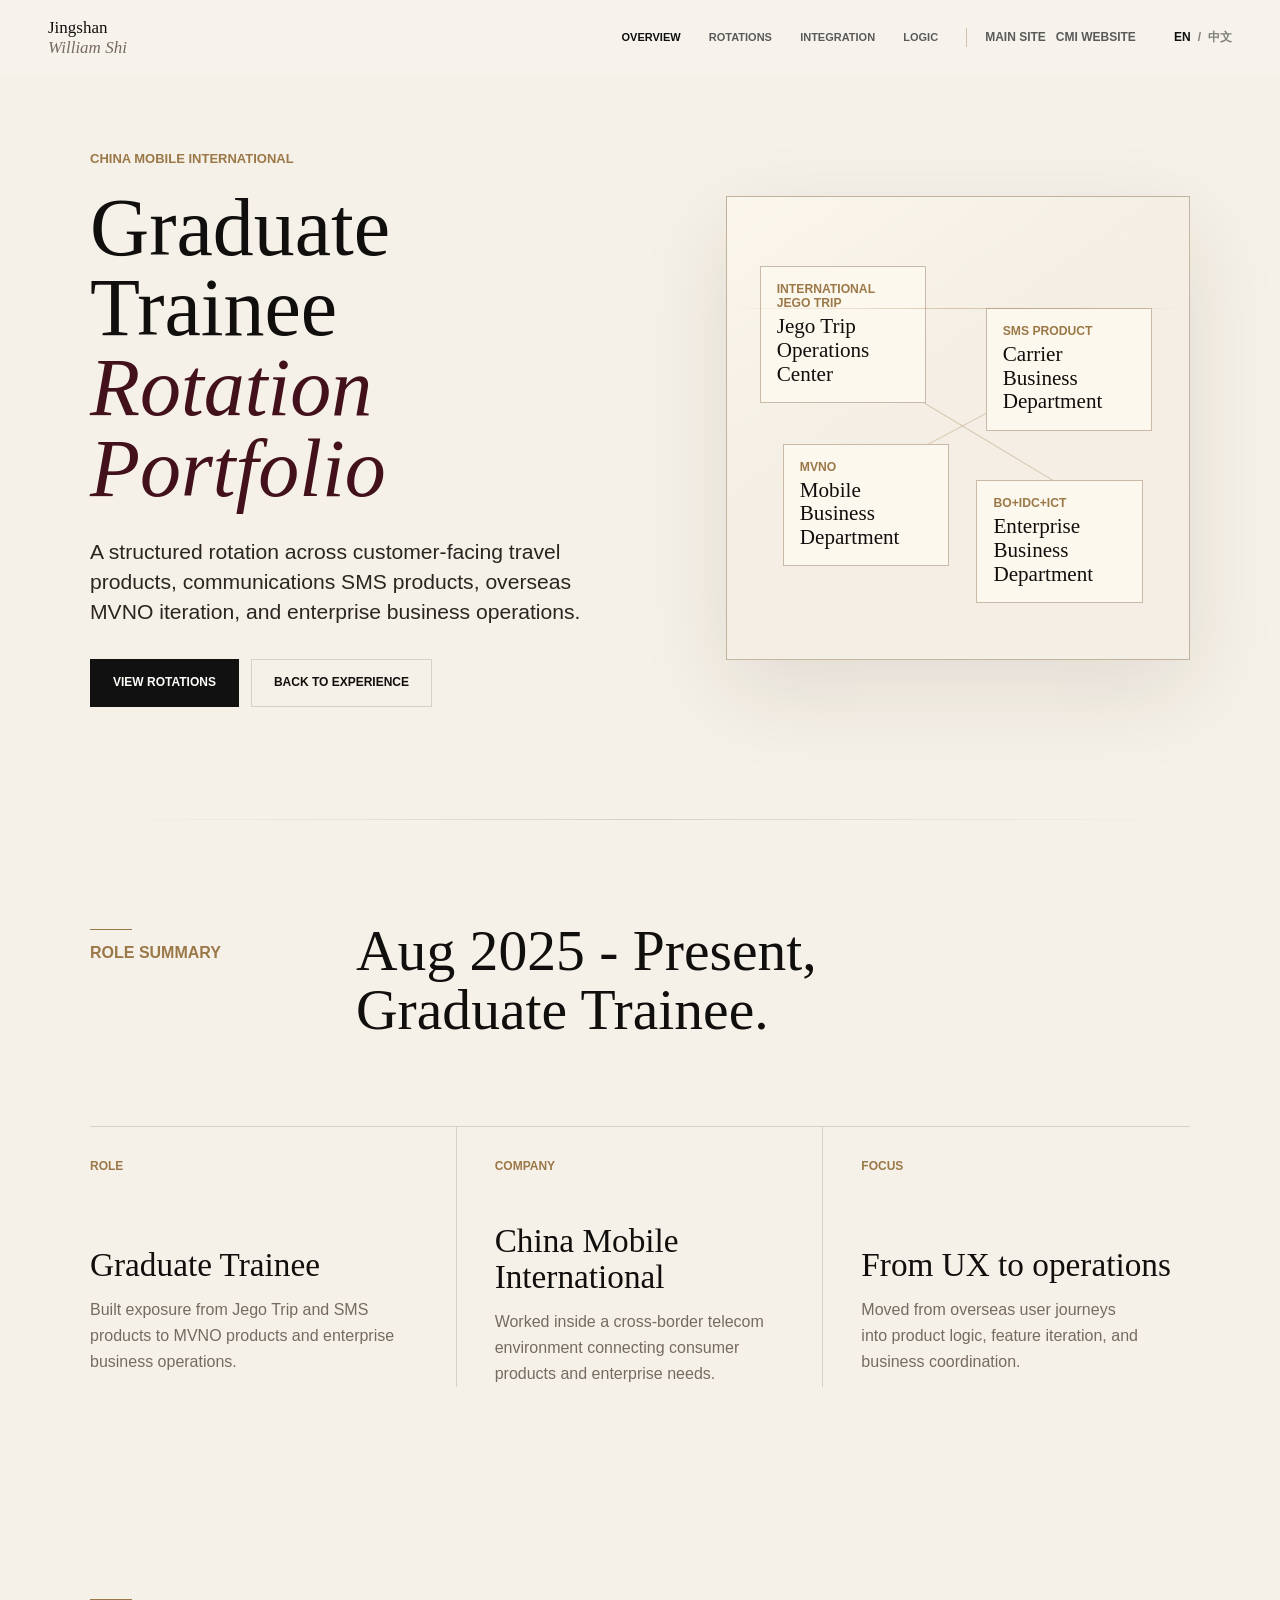
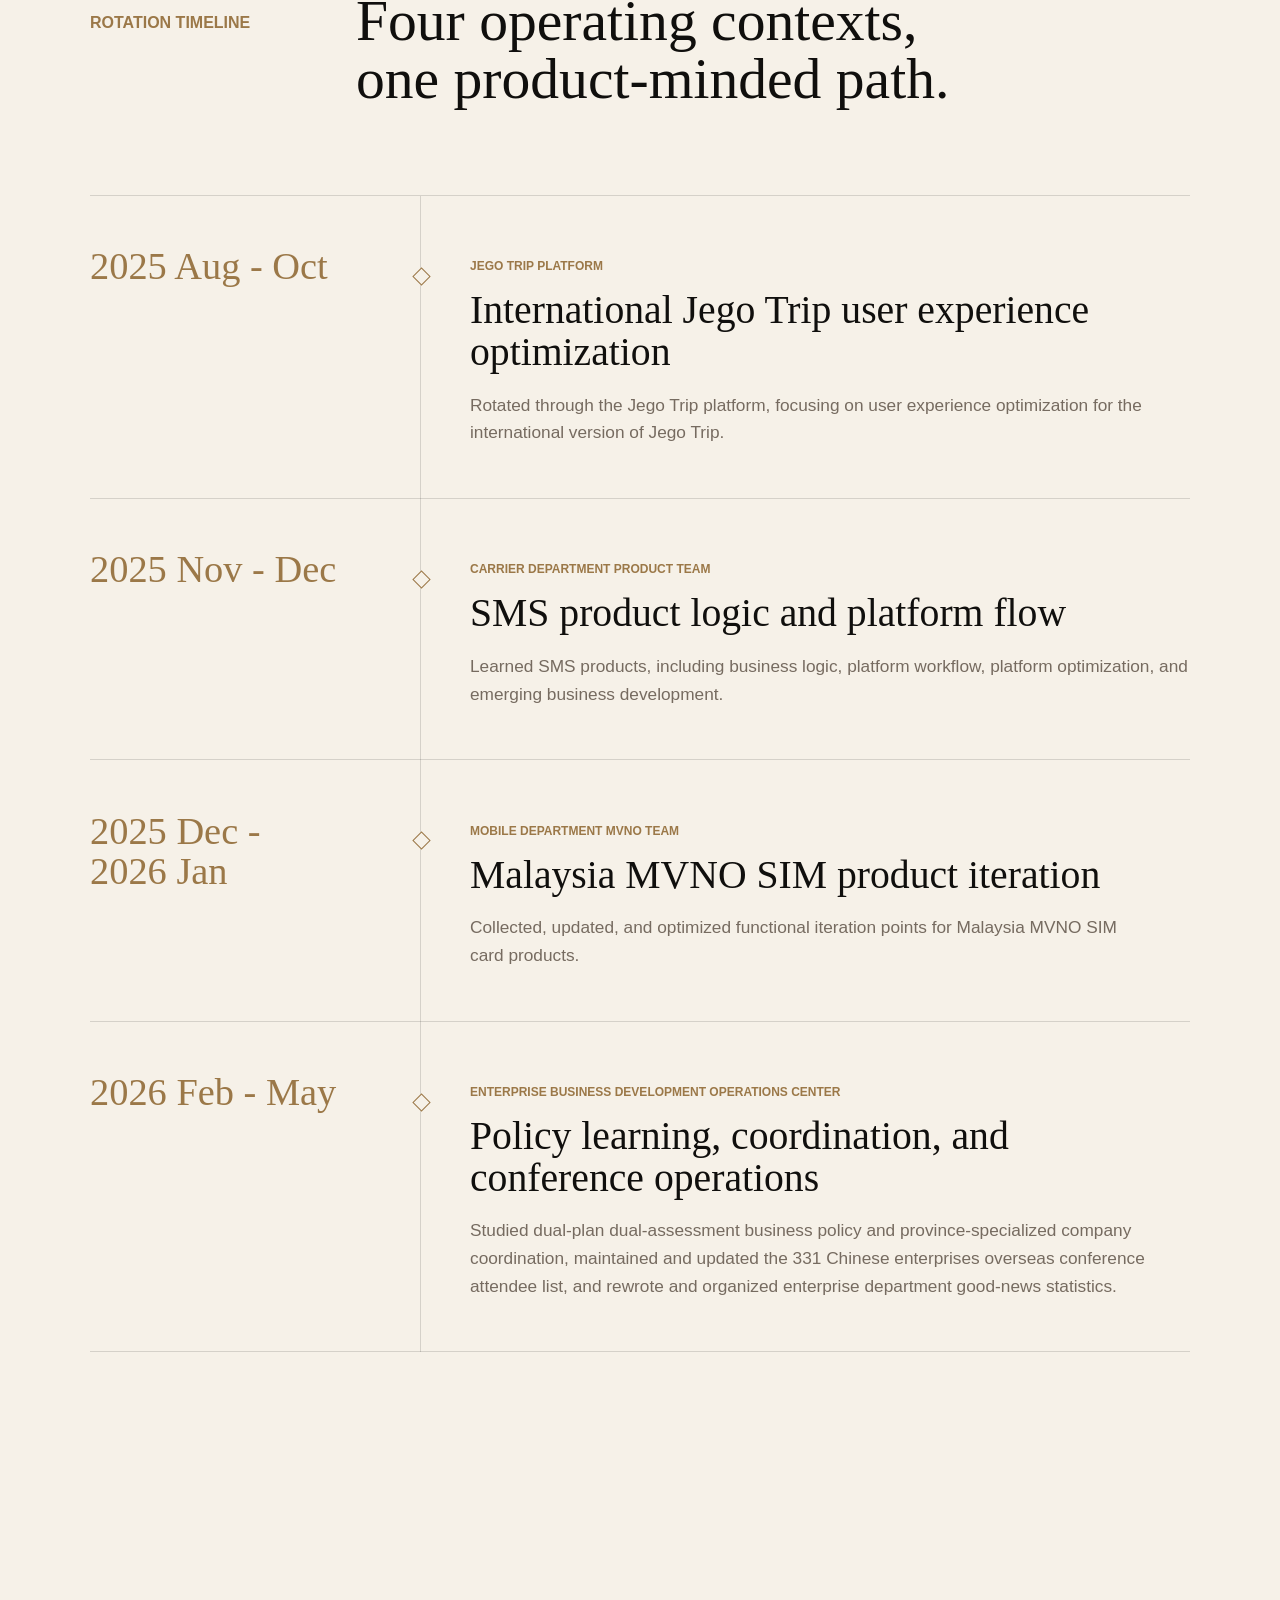
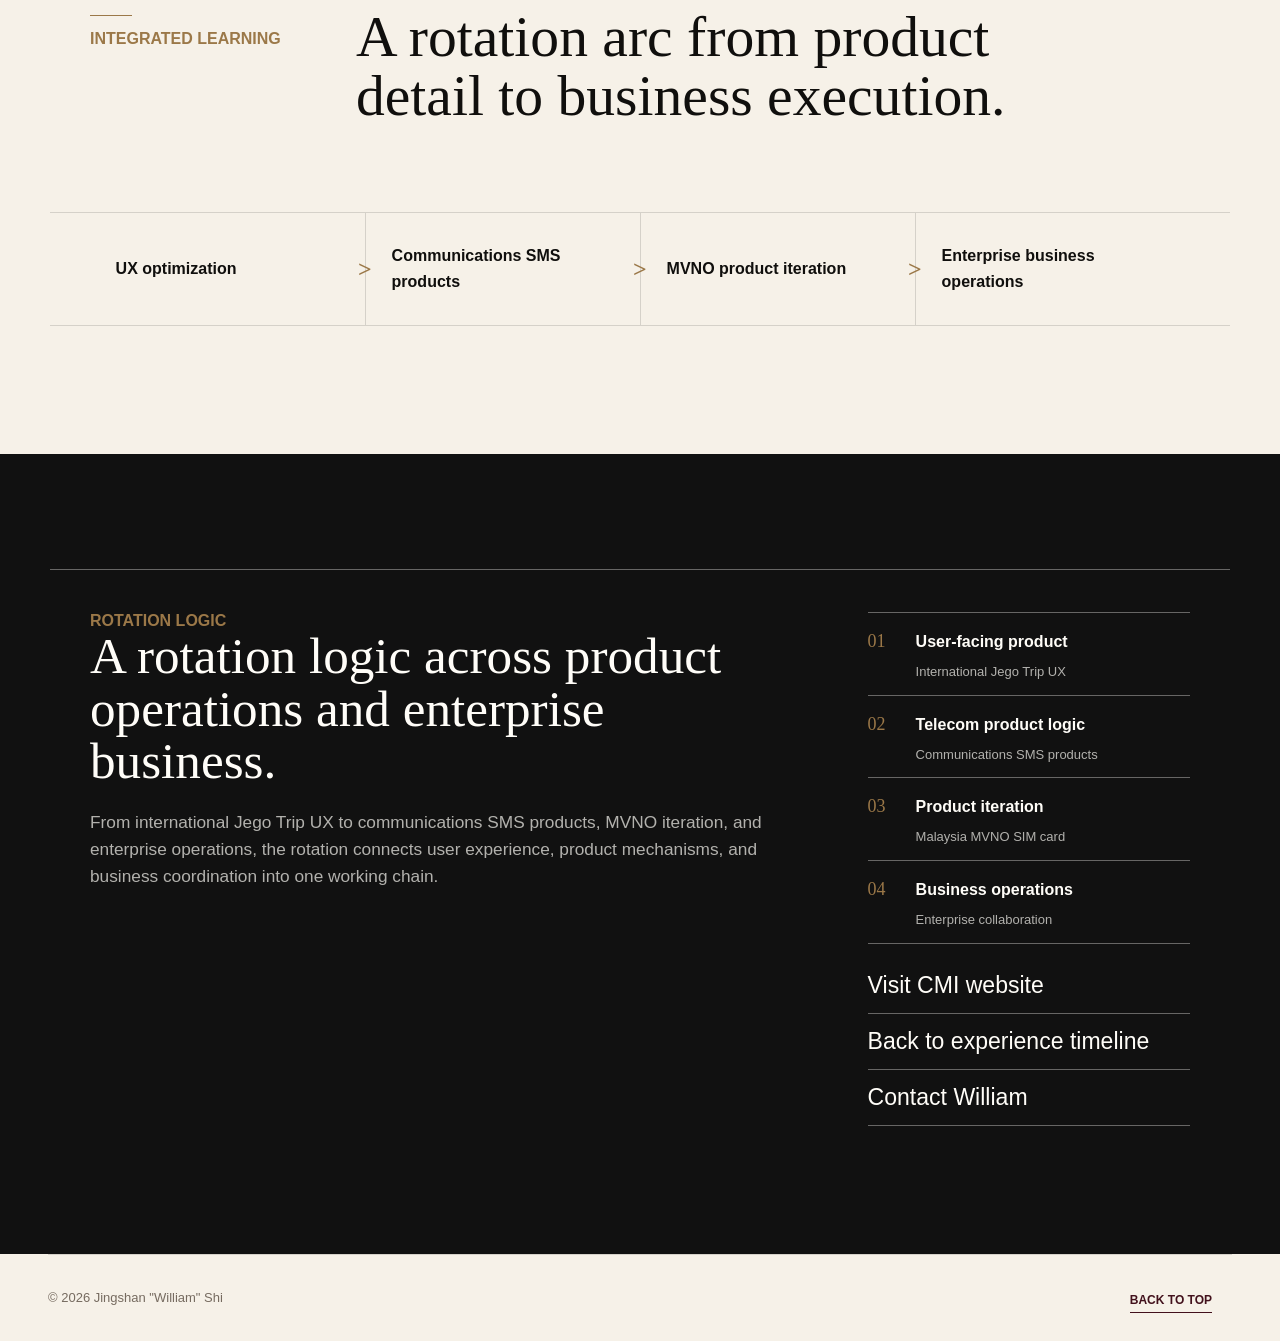
==== commit 65a80171: "Refine luxury portfolio experience" ====
--- a/experience-cmi.html
+++ b/experience-cmi.html
@@ -164,10 +164,34 @@
               and business coordination into one working chain.
             </p>
           </div>
-          <div class="cmi-resource-links">
-            <a href="https://www.cmi.chinamobile.com/" target="_blank" rel="noreferrer" data-i18n="resources.links.0">Visit CMI website</a>
-            <a href="index.html#experience" data-i18n="resources.links.1">Back to experience timeline</a>
-            <a href="index.html#contact" data-i18n="resources.links.2">Contact William</a>
+          <div class="cmi-resource-side">
+            <div class="cmi-logic-stack" aria-label="Rotation logic stack" data-i18n-aria="labels.logicStack">
+              <article>
+                <span>01</span>
+                <strong data-i18n="resources.logic.0.title">User-facing product</strong>
+                <small data-i18n="resources.logic.0.body">International Jego Trip UX</small>
+              </article>
+              <article>
+                <span>02</span>
+                <strong data-i18n="resources.logic.1.title">Telecom product logic</strong>
+                <small data-i18n="resources.logic.1.body">Communications SMS products</small>
+              </article>
+              <article>
+                <span>03</span>
+                <strong data-i18n="resources.logic.2.title">Product iteration</strong>
+                <small data-i18n="resources.logic.2.body">Malaysia MVNO SIM card</small>
+              </article>
+              <article>
+                <span>04</span>
+                <strong data-i18n="resources.logic.3.title">Business operations</strong>
+                <small data-i18n="resources.logic.3.body">Enterprise collaboration</small>
+              </article>
+            </div>
+            <div class="cmi-resource-links">
+              <a href="https://www.cmi.chinamobile.com/" target="_blank" rel="noreferrer" data-i18n="resources.links.0">Visit CMI website</a>
+              <a href="index.html#experience" data-i18n="resources.links.1">Back to experience timeline</a>
+              <a href="index.html#contact" data-i18n="resources.links.2">Contact William</a>
+            </div>
           </div>
         </div>
       </section>
--- a/styles.css
+++ b/styles.css
@@ -1,14 +1,14 @@
 :root {
   color-scheme: light;
-  --paper: #f7f4ed;
-  --paper-deep: #ebe5d9;
-  --ink: #111111;
-  --ink-soft: #2b2925;
-  --muted: #766f66;
+  --paper: #f6f1e8;
+  --paper-deep: #e7dfd1;
+  --ink: #100f0d;
+  --ink-soft: #2a2520;
+  --muted: #766b60;
   --line: rgba(17, 17, 17, 0.14);
-  --gold: #a68152;
-  --wine: #4a1422;
-  --white: #fffdf8;
+  --gold: #9b7848;
+  --wine: #42111c;
+  --white: #fffaf0;
   --header-bg: rgba(247, 244, 237, 0.68);
   --header-solid: rgba(247, 244, 237, 0.92);
   --nav-muted: rgba(17, 17, 17, 0.68);
@@ -25,6 +25,8 @@
   --modal-backdrop: rgba(17, 17, 17, 0.44);
   --selection-bg: var(--wine);
   --selection-text: var(--white);
+  --panel: rgba(255, 250, 240, 0.58);
+  --soft-shadow: 0 30px 86px rgba(39, 30, 19, 0.1);
   --max: 1180px;
   --header-height: 76px;
 }
@@ -57,6 +59,8 @@
     --modal-backdrop: rgba(0, 0, 0, 0.62);
     --selection-bg: #c7a46d;
     --selection-text: #12100d;
+    --panel: rgba(255, 248, 238, 0.045);
+    --soft-shadow: 0 30px 76px rgba(0, 0, 0, 0.36);
   }
 }
 
@@ -76,6 +80,7 @@
   font-size: 16px;
   line-height: 1.6;
   overflow-x: hidden;
+  position: relative;
   text-wrap: pretty;
   text-rendering: optimizeLegibility;
 }
@@ -113,7 +118,7 @@
   position: fixed;
   right: 0;
   top: 0;
-  transition: background 220ms ease, border-color 220ms ease;
+  transition: background 220ms ease, border-color 220ms ease, height 220ms ease;
   z-index: 20;
 }
 
@@ -126,7 +131,7 @@
   display: grid;
   flex: 0 0 auto;
   font-family: Georgia, "Times New Roman", serif;
-  font-size: 18px;
+  font-size: 17px;
   line-height: 1.12;
   min-width: 150px;
   row-gap: 1px;
@@ -141,9 +146,9 @@
 .site-nav {
   align-items: center;
   display: flex;
-  gap: clamp(14px, 2vw, 26px);
-  font-size: 12px;
-  font-weight: 650;
+  gap: clamp(16px, 2.2vw, 32px);
+  font-size: 11px;
+  font-weight: 720;
   letter-spacing: 0;
   margin-left: auto;
   text-transform: uppercase;
@@ -191,7 +196,7 @@
 
 .header-contact {
   align-items: center;
-  border-left: 1px solid var(--line);
+  border-left: 1px solid color-mix(in srgb, var(--gold) 40%, transparent);
   display: inline-flex;
   flex: 0 0 auto;
   gap: 10px;
@@ -220,17 +225,52 @@
 }
 
 .hero {
-  align-items: stretch;
-  display: grid;
-  grid-template-columns: minmax(0, 1.28fr) minmax(320px, 0.72fr);
-  min-height: min(100svh, 820px);
+  align-items: center;
+  display: grid;
+  gap: clamp(38px, 7vw, 108px);
+  grid-template-columns: minmax(0, 0.92fr) minmax(390px, 0.62fr);
+  isolation: isolate;
+  margin: 0 auto;
+  max-width: 1440px;
+  min-height: min(100svh, 860px);
+  overflow: hidden;
+  padding: calc(var(--header-height) + 38px) clamp(22px, 5.6vw, 86px) clamp(36px, 5vw, 68px);
   position: relative;
+}
+
+.hero::before {
+  bottom: clamp(22px, 3.4vw, 54px);
+  color: color-mix(in srgb, var(--ink) 5%, transparent);
+  content: "WILLIAM SHI";
+  font-family: Georgia, "Times New Roman", serif;
+  font-size: clamp(72px, 10.6vw, 168px);
+  font-style: italic;
+  left: clamp(22px, 5.6vw, 86px);
+  line-height: 0.82;
+  pointer-events: none;
+  position: absolute;
+  transform: translateY(14%);
+  white-space: nowrap;
+  z-index: -1;
+}
+
+.hero::after {
+  background: var(--gold);
+  bottom: 0;
+  content: "";
+  height: 1px;
+  left: clamp(22px, 7vw, 112px);
+  opacity: 0.62;
+  position: absolute;
+  right: clamp(22px, 4vw, 48px);
 }
 
 .hero-copy {
   align-content: center;
   display: grid;
-  padding: calc(var(--header-height) + 28px) clamp(22px, 7vw, 112px) 56px;
+  padding: 0;
+  position: relative;
+  z-index: 1;
 }
 
 .eyebrow,
@@ -255,13 +295,15 @@
 
 .hero h1 {
   font-family: Georgia, "Times New Roman", serif;
-  font-size: clamp(52px, 6.75vw, 104px);
+  font-size: clamp(60px, 7.4vw, 118px);
   font-weight: 400;
   letter-spacing: 0;
   line-height: 0.98;
   margin: 0;
-  max-width: 640px;
+  max-width: 720px;
+  position: relative;
   text-wrap: balance;
+  z-index: 3;
 }
 
 .hero h1 span {
@@ -273,10 +315,10 @@
 
 .hero-lede {
   color: var(--ink-soft);
-  font-size: clamp(17px, 1.75vw, 23px);
+  font-size: clamp(17px, 1.45vw, 21px);
   line-height: 1.35;
   margin: 28px 0 0;
-  max-width: 620px;
+  max-width: 600px;
   text-wrap: pretty;
 }
 
@@ -291,8 +333,8 @@
   align-items: center;
   border: 1px solid var(--line);
   display: inline-flex;
-  font-size: 13px;
-  font-weight: 700;
+  font-size: 12px;
+  font-weight: 760;
   justify-content: center;
   letter-spacing: 0;
   min-height: 48px;
@@ -321,32 +363,93 @@
 }
 
 .hero-media {
-  background: transparent;
-  min-height: min(100svh, 820px);
+  align-items: end;
+  background: color-mix(in srgb, var(--paper-deep) 76%, var(--white));
+  border: 1px solid color-mix(in srgb, var(--gold) 34%, var(--line));
+  box-shadow: var(--soft-shadow);
+  clip-path: none;
+  display: grid;
+  min-height: min(76svh, 720px);
   overflow: hidden;
+  padding: clamp(8px, 1.1vw, 14px);
   position: relative;
-}
-
-.hero-media::after {
-  background: linear-gradient(180deg, rgba(17, 17, 17, 0), rgba(17, 17, 17, 0.08));
-  content: "";
-  inset: 0;
+  z-index: 1;
+}
+
+.hero-media::before {
+  border-bottom: 1px solid color-mix(in srgb, var(--gold) 54%, transparent);
+  color: var(--gold);
+  content: "PROFILE / 2026";
+  font-size: 11px;
+  font-weight: 760;
+  left: clamp(18px, 2.2vw, 28px);
+  line-height: 1;
+  padding-bottom: 8px;
   pointer-events: none;
   position: absolute;
+  top: clamp(18px, 2.2vw, 28px);
+  width: 132px;
+  z-index: 3;
+}
+
+.hero-media::after {
+  background:
+    linear-gradient(180deg, rgba(255, 250, 240, 0.04), rgba(16, 15, 13, 0.08)),
+    linear-gradient(90deg, color-mix(in srgb, var(--paper) 18%, transparent), transparent 42%);
+  content: "";
+  inset: clamp(8px, 1.1vw, 14px);
+  pointer-events: none;
+  position: absolute;
+  z-index: 2;
 }
 
 .hero-media img {
   height: 100%;
   object-fit: cover;
-  object-position: center 14px;
+  object-position: center top;
+  position: relative;
+  transform: scale(1);
   width: 100%;
-}
-
+  z-index: 1;
+}
+
+.hero .eyebrow,
+.hero h1,
+.hero-lede,
+.hero-actions,
 .hero-note {
-  bottom: 26px;
+  animation: heroTextIn 900ms cubic-bezier(0.22, 1, 0.36, 1) both;
+}
+
+.hero h1 {
+  animation-delay: 90ms;
+}
+
+.hero-lede {
+  animation-delay: 180ms;
+}
+
+.hero-actions {
+  animation-delay: 260ms;
+}
+
+.hero-note {
+  animation-delay: 360ms;
+}
+
+.hero-media {
+  animation: heroStageIn 980ms cubic-bezier(0.22, 1, 0.36, 1) 120ms both;
+}
+
+.hero-media img {
+  animation: heroPortraitIn 1200ms cubic-bezier(0.22, 1, 0.36, 1) 160ms both;
+}
+
+.hero-note {
+  bottom: clamp(26px, 4.8vw, 76px);
   color: var(--muted);
   font-size: 13px;
-  left: clamp(22px, 7vw, 112px);
+  left: clamp(22px, 5.6vw, 86px);
   margin: 0;
   position: absolute;
 }
@@ -415,16 +518,17 @@
 body[data-lang="zh"] .split-copy h2,
 body[data-lang="zh"] .photo-heading h2,
 body[data-lang="zh"] .contact h2 {
-  font-size: clamp(32px, 3.7vw, 54px);
-  line-height: 1.12;
+  font-size: clamp(30px, 3.35vw, 50px);
+  font-weight: 600;
+  line-height: 1.2;
   text-wrap: pretty;
   word-break: keep-all;
 }
 
 body[data-lang="zh"] .experience-section .section-heading h2,
 body[data-lang="zh"] .contact h2 {
-  font-size: clamp(30px, 3.05vw, 46px);
-  line-height: 1.22;
+  font-size: clamp(28px, 2.75vw, 42px);
+  line-height: 1.28;
   max-width: 780px;
   text-wrap: balance;
 }
@@ -504,10 +608,21 @@
   gap: 26px;
   grid-template-columns: 240px minmax(0, 1fr);
   margin-bottom: clamp(44px, 8vw, 86px);
+  position: relative;
 }
 
 .section-heading .section-kicker {
   padding-top: 7px;
+}
+
+.section-heading .section-kicker::before,
+.intro > .section-kicker::before {
+  background: var(--gold);
+  content: "";
+  display: block;
+  height: 1px;
+  margin-bottom: 14px;
+  width: 42px;
 }
 
 .section-heading h2,
@@ -519,7 +634,7 @@
   font-size: clamp(38px, 4.5vw, 64px);
   font-weight: 400;
   letter-spacing: 0;
-  line-height: 0.98;
+  line-height: 1.02;
   margin: 0;
   text-wrap: balance;
 }
@@ -565,6 +680,7 @@
   border-right: 1px solid var(--line);
   min-height: 280px;
   padding: 32px clamp(24px, 3vw, 40px) 0;
+  transition: color 180ms ease, transform 180ms ease;
 }
 
 .highlight:first-child {
@@ -594,6 +710,10 @@
   font-size: 14px;
   margin: 0;
   text-wrap: pretty;
+}
+
+.highlight:hover {
+  transform: translateY(-4px);
 }
 
 .projects-section {
@@ -631,6 +751,7 @@
   gap: clamp(24px, 4vw, 56px);
   grid-template-columns: minmax(0, 0.78fr) minmax(320px, 0.72fr);
   padding: clamp(28px, 4vw, 44px) 0;
+  position: relative;
 }
 
 .project + .project {
@@ -639,15 +760,29 @@
 
 .project-media {
   align-self: stretch;
-  background: transparent;
+  background: color-mix(in srgb, var(--white) 58%, transparent);
+  border: 1px solid color-mix(in srgb, var(--line) 82%, transparent);
   aspect-ratio: 16 / 10;
   overflow: hidden;
+  padding: clamp(10px, 1.2vw, 16px);
+  transition: border-color 220ms ease, box-shadow 220ms ease, transform 220ms ease;
 }
 
 .project-media img {
   height: 100%;
   object-fit: contain;
+  transition: transform 260ms ease;
   width: 100%;
+}
+
+.project:hover .project-media {
+  border-color: color-mix(in srgb, var(--gold) 44%, var(--line));
+  box-shadow: var(--soft-shadow);
+  transform: translateY(-4px);
+}
+
+.project:hover .project-media img {
+  transform: scale(1.018);
 }
 
 .phone-media {
@@ -726,7 +861,7 @@
 
 .analytics .project-media {
   aspect-ratio: 4 / 3;
-  background: transparent;
+  background: color-mix(in srgb, var(--white) 58%, transparent);
 }
 
 .analytics .project-media img {
@@ -742,6 +877,18 @@
   border-top: 1px solid var(--line);
   display: grid;
   grid-template-columns: repeat(2, minmax(0, 1fr));
+  position: relative;
+}
+
+.education-grid::before {
+  background: linear-gradient(90deg, var(--gold), transparent);
+  content: "";
+  height: 1px;
+  left: 0;
+  opacity: 0.66;
+  position: absolute;
+  right: 0;
+  top: -1px;
 }
 
 .education-item {
@@ -814,6 +961,67 @@
   padding-top: clamp(56px, 8vw, 96px);
 }
 
+.experience-lens {
+  border-bottom: 1px solid var(--line);
+  border-top: 1px solid var(--line);
+  display: grid;
+  grid-template-columns: repeat(3, minmax(0, 1fr));
+  margin-bottom: clamp(34px, 5vw, 58px);
+  position: relative;
+}
+
+.experience-lens::before {
+  background: linear-gradient(90deg, transparent, color-mix(in srgb, var(--gold) 72%, transparent), transparent);
+  content: "";
+  height: 1px;
+  left: 0;
+  opacity: 0.42;
+  position: absolute;
+  right: 0;
+  top: 50%;
+}
+
+.experience-lens article {
+  background: transparent;
+  display: grid;
+  gap: 10px;
+  min-height: 132px;
+  padding: 24px clamp(18px, 2.4vw, 34px);
+  position: relative;
+  transition: background 180ms ease, transform 180ms ease;
+}
+
+.experience-lens article + article {
+  border-left: 1px solid var(--line);
+}
+
+.experience-lens article:hover {
+  background: color-mix(in srgb, var(--white) 30%, transparent);
+  transform: translateY(-4px);
+}
+
+.experience-lens span {
+  color: var(--gold);
+  font-family: Georgia, "Times New Roman", serif;
+  font-size: 22px;
+  line-height: 1;
+}
+
+.experience-lens strong {
+  align-self: end;
+  font-family: Georgia, "Times New Roman", serif;
+  font-size: clamp(24px, 2.5vw, 36px);
+  font-weight: 400;
+  line-height: 1;
+}
+
+.experience-lens small {
+  color: var(--muted);
+  font-size: 13px;
+  font-weight: 660;
+  line-height: 1.35;
+}
+
 .timeline {
   border-top: 1px solid var(--line);
 }
@@ -824,6 +1032,31 @@
   gap: 30px;
   grid-template-columns: minmax(250px, 0.38fr) minmax(0, 1fr);
   padding: 32px 0;
+  position: relative;
+  transition: padding-left 180ms ease;
+}
+
+.timeline-item::before {
+  background: var(--gold);
+  content: "";
+  height: 100%;
+  left: 0;
+  opacity: 0;
+  position: absolute;
+  top: 0;
+  transform: scaleY(0.34);
+  transform-origin: center;
+  transition: opacity 180ms ease, transform 180ms ease;
+  width: 2px;
+}
+
+.timeline-item:hover {
+  padding-left: 14px;
+}
+
+.timeline-item:hover::before {
+  opacity: 0.74;
+  transform: scaleY(1);
 }
 
 .timeline-item time {
@@ -971,6 +1204,7 @@
 
 .photo-item {
   break-inside: avoid;
+  background: var(--panel);
   margin: 0 0 clamp(10px, 1.4vw, 18px);
   overflow: hidden;
   position: relative;
@@ -982,7 +1216,13 @@
   object-position: center;
   opacity: 1;
   transform: none;
+  transition: filter 220ms ease, transform 260ms ease;
   width: 100%;
+}
+
+.photo-item:hover img {
+  filter: contrast(1.04) saturate(1.02);
+  transform: scale(1.012);
 }
 
 .photo-panorama {
@@ -1006,6 +1246,20 @@
   gap: clamp(40px, 7vw, 88px);
   grid-template-columns: minmax(0, 1fr) minmax(300px, 0.48fr);
   padding-top: 42px;
+  position: relative;
+}
+
+.contact-inner::before {
+  color: color-mix(in srgb, var(--ink) 7%, transparent);
+  content: "CONTACT";
+  font-family: Georgia, "Times New Roman", serif;
+  font-size: clamp(54px, 10vw, 132px);
+  left: 0;
+  line-height: 0.8;
+  pointer-events: none;
+  position: absolute;
+  top: -0.15em;
+  z-index: -1;
 }
 
 .contact-links {
@@ -1102,27 +1356,23 @@
 
 .cmi-signal-board {
   aspect-ratio: 1 / 1;
-  border-bottom: 1px solid var(--line);
-  border-top: 1px solid var(--line);
+  background:
+    linear-gradient(145deg, color-mix(in srgb, var(--white) 68%, transparent), transparent 44%),
+    color-mix(in srgb, var(--paper) 84%, var(--paper-deep));
+  border: 1px solid color-mix(in srgb, var(--gold) 34%, var(--line));
+  box-shadow: var(--soft-shadow);
   min-height: 360px;
   overflow: hidden;
   position: relative;
 }
 
 .cmi-signal-board::before {
-  background-image:
-    linear-gradient(var(--line) 1px, transparent 1px),
-    linear-gradient(90deg, var(--line) 1px, transparent 1px);
-  background-size: 42px 42px;
-  content: "";
-  inset: 0;
-  opacity: 0.44;
-  position: absolute;
+  content: none;
 }
 
 .cmi-signal-board::after {
-  animation: cmiScan 6s ease-in-out infinite;
-  background: linear-gradient(90deg, transparent, rgba(166, 129, 82, 0.34), transparent);
+  animation: cmiScan 7s ease-in-out infinite;
+  background: linear-gradient(90deg, transparent, color-mix(in srgb, var(--gold) 36%, transparent), transparent);
   content: "";
   height: 1px;
   left: 0;
@@ -1132,8 +1382,9 @@
 }
 
 .signal-axis {
-  background: var(--gold);
-  opacity: 0.5;
+  animation: signalDraw 1200ms cubic-bezier(0.22, 1, 0.36, 1) both;
+  background: color-mix(in srgb, var(--gold) 68%, transparent);
+  opacity: 0.58;
   position: absolute;
   transform-origin: center;
 }
@@ -1142,6 +1393,7 @@
   height: 1px;
   left: 13%;
   top: 50%;
+  --signal-rotate: -28deg;
   transform: rotate(-28deg);
   width: 74%;
 }
@@ -1150,24 +1402,28 @@
   height: 1px;
   left: 17%;
   top: 49%;
+  --signal-rotate: 31deg;
   transform: rotate(31deg);
   width: 66%;
 }
 
 .signal-node {
-  background: color-mix(in srgb, var(--paper) 86%, transparent);
-  border: 1px solid var(--line);
+  background: color-mix(in srgb, var(--white) 76%, var(--paper));
+  border: 1px solid color-mix(in srgb, var(--gold) 30%, var(--line));
   display: grid;
   gap: 4px;
+  min-height: 98px;
   padding: 16px;
   position: absolute;
-  transition: border-color 180ms ease, transform 180ms ease;
+  transition: background 180ms ease, border-color 180ms ease, box-shadow 180ms ease, transform 180ms ease;
   width: clamp(154px, 13vw, 208px);
 }
 
 .signal-node:hover {
+  background: var(--white);
   border-color: var(--gold);
-  transform: translateY(-3px);
+  box-shadow: 0 18px 48px rgba(39, 30, 19, 0.12);
+  transform: translateY(-4px);
 }
 
 .signal-node span {
@@ -1294,7 +1550,7 @@
   height: 11px;
   left: min(31%, 330px);
   position: absolute;
-  top: clamp(40px, 5vw, 64px);
+  top: clamp(56px, 6vw, 74px);
   transform: translateX(-5px) rotate(45deg);
   width: 11px;
   z-index: 1;
@@ -1310,6 +1566,17 @@
 
 .rotation-card > div {
   padding-left: clamp(36px, 4vw, 58px);
+  position: relative;
+}
+
+.rotation-team {
+  background: var(--paper);
+  display: inline-block;
+  line-height: 1.25;
+  margin-bottom: 6px;
+  padding-right: 10px;
+  position: relative;
+  z-index: 2;
 }
 
 .rotation-card h3 {
@@ -1390,14 +1657,26 @@
 }
 
 .cmi-resources {
+  background: var(--inverse-bg);
+  color: var(--inverse-text);
+  margin: 0;
+  max-width: none;
   padding-bottom: clamp(80px, 10vw, 132px);
+  padding-left: 0;
+  padding-right: 0;
+  padding-top: clamp(80px, 9vw, 122px);
 }
 
 .cmi-resource-inner {
-  border-top: 1px solid var(--line);
+  border-top: 1px solid var(--inverse-line);
   display: grid;
   gap: clamp(36px, 6vw, 86px);
   grid-template-columns: minmax(0, 1fr) minmax(300px, 0.46fr);
+  margin-left: auto;
+  margin-right: auto;
+  max-width: var(--max);
+  padding-left: clamp(22px, 4vw, 40px);
+  padding-right: clamp(22px, 4vw, 40px);
   padding-top: 42px;
 }
 
@@ -1411,7 +1690,7 @@
 }
 
 .cmi-resource-summary {
-  color: var(--muted);
+  color: var(--inverse-muted);
   font-size: clamp(16px, 1.35vw, 19px);
   line-height: 1.55;
   margin: 22px 0 0;
@@ -1419,15 +1698,54 @@
   text-wrap: pretty;
 }
 
+.cmi-resource-side {
+  align-self: end;
+  display: grid;
+  gap: 26px;
+}
+
+.cmi-logic-stack {
+  border-top: 1px solid var(--inverse-line);
+  display: grid;
+}
+
+.cmi-logic-stack article {
+  align-items: baseline;
+  border-bottom: 1px solid var(--inverse-line);
+  display: grid;
+  gap: 8px 14px;
+  grid-template-columns: 34px minmax(0, 1fr);
+  padding: 14px 0;
+}
+
+.cmi-logic-stack span {
+  color: var(--gold);
+  font-family: Georgia, "Times New Roman", serif;
+  font-size: 18px;
+}
+
+.cmi-logic-stack strong {
+  color: var(--inverse-text);
+  font-size: clamp(16px, 1.25vw, 19px);
+  font-weight: 720;
+  line-height: 1.25;
+}
+
+.cmi-logic-stack small {
+  color: var(--inverse-muted);
+  font-size: 13px;
+  grid-column: 2;
+  line-height: 1.3;
+}
+
 .cmi-resource-links {
-  align-self: end;
   display: grid;
   gap: 12px;
 }
 
 .cmi-resource-links a {
-  border-bottom: 1px solid var(--line);
-  color: var(--ink);
+  border-bottom: 1px solid var(--inverse-line);
+  color: var(--inverse-text);
   font-size: clamp(18px, 1.8vw, 26px);
   line-height: 1.35;
   padding: 0 0 12px;
@@ -1435,7 +1753,7 @@
 }
 
 .cmi-resource-links a:hover {
-  color: var(--wine);
+  color: var(--gold);
   padding-left: 10px;
 }
 
@@ -1449,6 +1767,54 @@
   50% {
     top: 74%;
     opacity: 0.62;
+  }
+}
+
+@keyframes heroTextIn {
+  from {
+    opacity: 0;
+    transform: translateY(22px);
+  }
+
+  to {
+    opacity: 1;
+    transform: translateY(0);
+  }
+}
+
+@keyframes heroStageIn {
+  from {
+    opacity: 0;
+    transform: translateY(28px);
+  }
+
+  to {
+    opacity: 1;
+    transform: translateY(0);
+  }
+}
+
+@keyframes heroPortraitIn {
+  from {
+    filter: saturate(0.82) contrast(0.94);
+    transform: scale(1.035);
+  }
+
+  to {
+    filter: saturate(1) contrast(1);
+    transform: scale(1);
+  }
+}
+
+@keyframes signalDraw {
+  from {
+    opacity: 0;
+    transform: scaleX(0) rotate(var(--signal-rotate, 0deg));
+  }
+
+  to {
+    opacity: 0.5;
+    transform: scaleX(1) rotate(var(--signal-rotate, 0deg));
   }
 }
 
@@ -1578,6 +1944,8 @@
   *,
   *::before,
   *::after {
+    animation-duration: 0.01ms !important;
+    animation-iteration-count: 1 !important;
     scroll-behavior: auto !important;
     transition-duration: 0.01ms !important;
   }
@@ -1650,18 +2018,22 @@
     display: flex;
     flex-direction: column;
     grid-template-columns: 1fr;
+    padding: 0;
   }
 
   .hero-copy {
     min-height: auto;
     order: 1;
-    padding-bottom: 36px;
-    padding-top: calc(var(--header-height) + 42px);
+    padding: calc(var(--header-height) + 28px) clamp(22px, 7vw, 112px) 26px;
   }
 
   .hero-media {
-    min-height: 64svh;
-    order: 3;
+    animation: heroTextIn 900ms cubic-bezier(0.22, 1, 0.36, 1) 120ms both;
+    clip-path: none;
+    margin-left: 0;
+    min-height: 58svh;
+    order: 2;
+    width: 100%;
   }
 
   .hero-media img {
@@ -1673,7 +2045,7 @@
     bottom: auto;
     left: auto;
     margin: 0 clamp(22px, 7vw, 112px) 28px;
-    order: 2;
+    order: 3;
     position: static;
     top: auto;
   }
@@ -1729,6 +2101,10 @@
     grid-template-columns: 1fr;
   }
 
+  .timeline-item:hover {
+    padding-left: 0;
+  }
+
   .cmi-hero {
     min-height: auto;
     padding-top: calc(var(--header-height) + 46px);
@@ -1773,7 +2149,7 @@
   }
 
   .rotation-card::before {
-    top: 40px;
+    top: 56px;
   }
 
   .cmi-flow {
@@ -1834,6 +2210,10 @@
 
   .hero h1 {
     font-size: clamp(50px, 15.5vw, 62px);
+  }
+
+  .hero-note {
+    display: none;
   }
 
   .hero-media img {
@@ -1899,8 +2279,30 @@
 
   .highlights,
   .analytics-media,
+  .experience-lens,
   .cmi-flow {
     grid-template-columns: 1fr;
+  }
+
+  .experience-lens article + article {
+    border-left: 0;
+    border-top: 1px solid var(--line);
+  }
+
+  .experience-lens::before {
+    display: none;
+  }
+
+  .hero::before {
+    bottom: 43%;
+    font-size: clamp(76px, 28vw, 112px);
+    left: 18px;
+    opacity: 0.52;
+  }
+
+  .contact-inner::before {
+    font-size: clamp(48px, 18vw, 72px);
+    top: 0.1em;
   }
 
   .cmi-signal-board {
